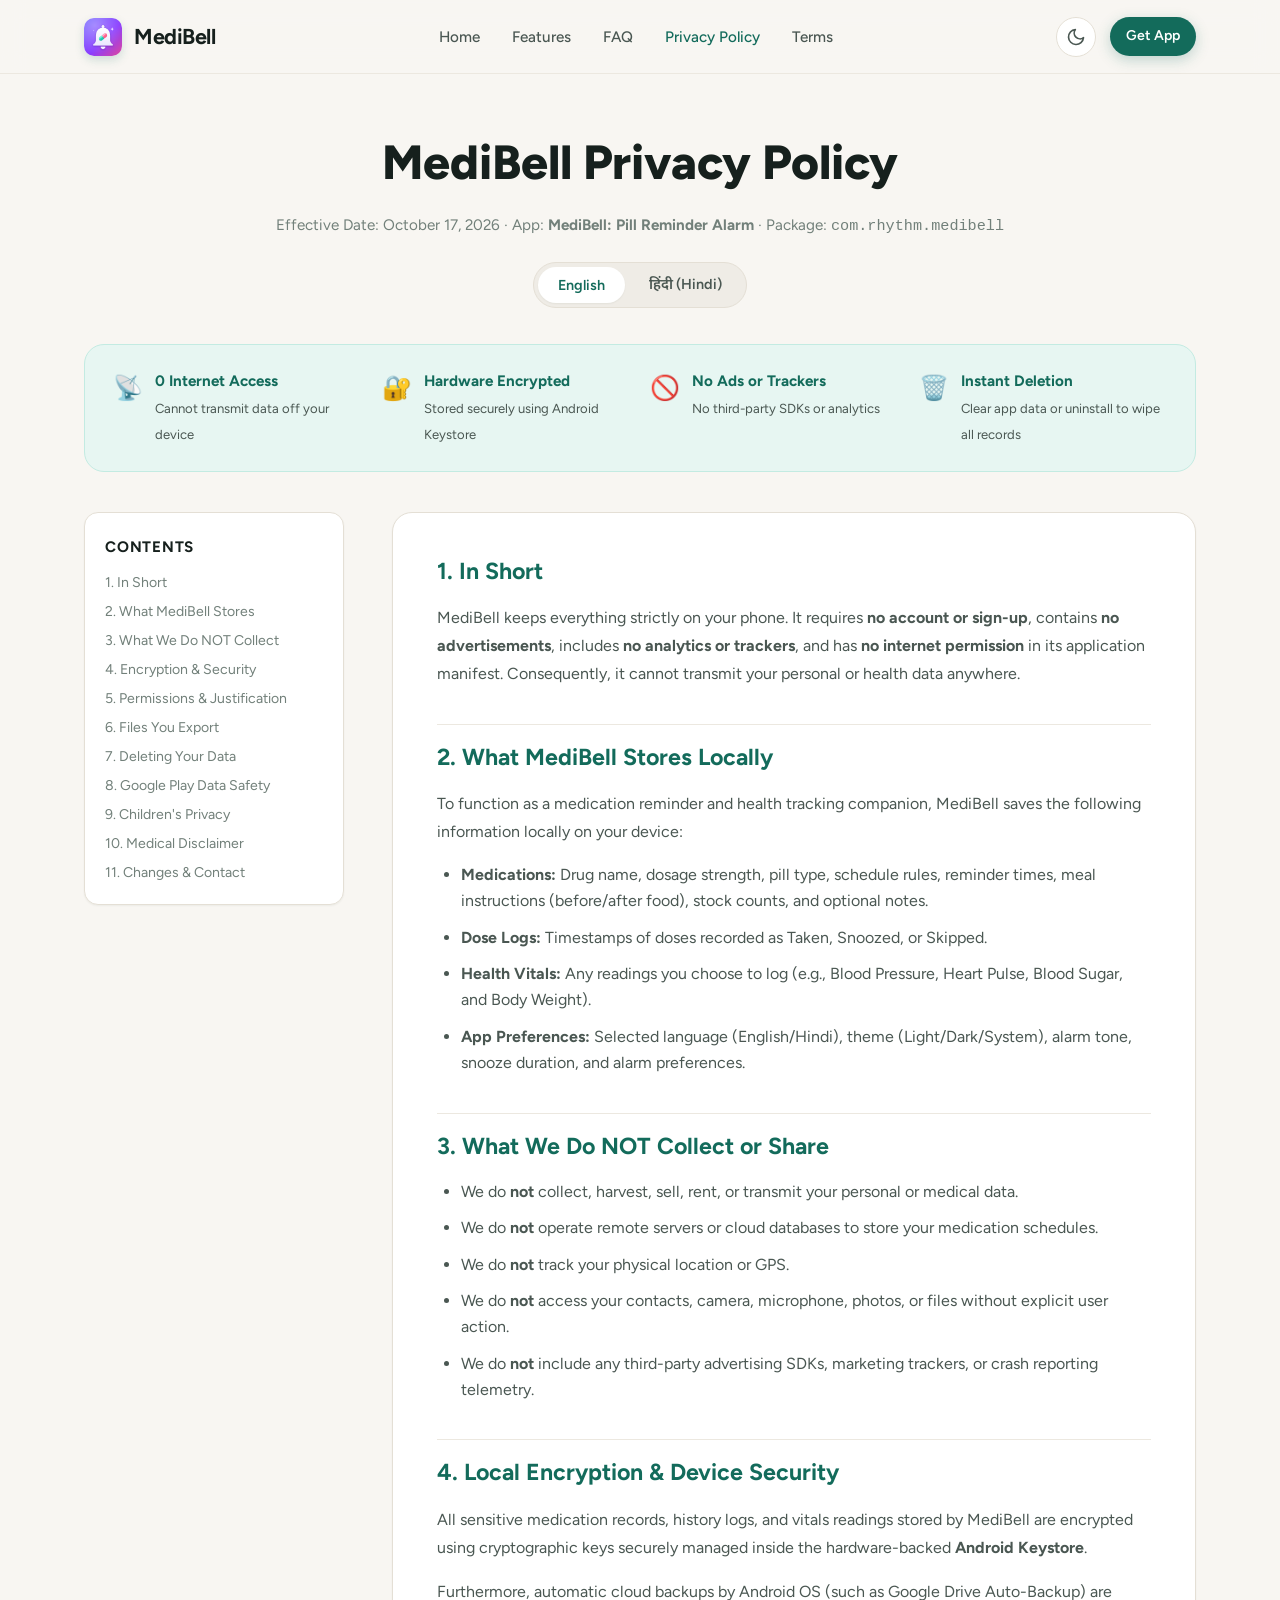
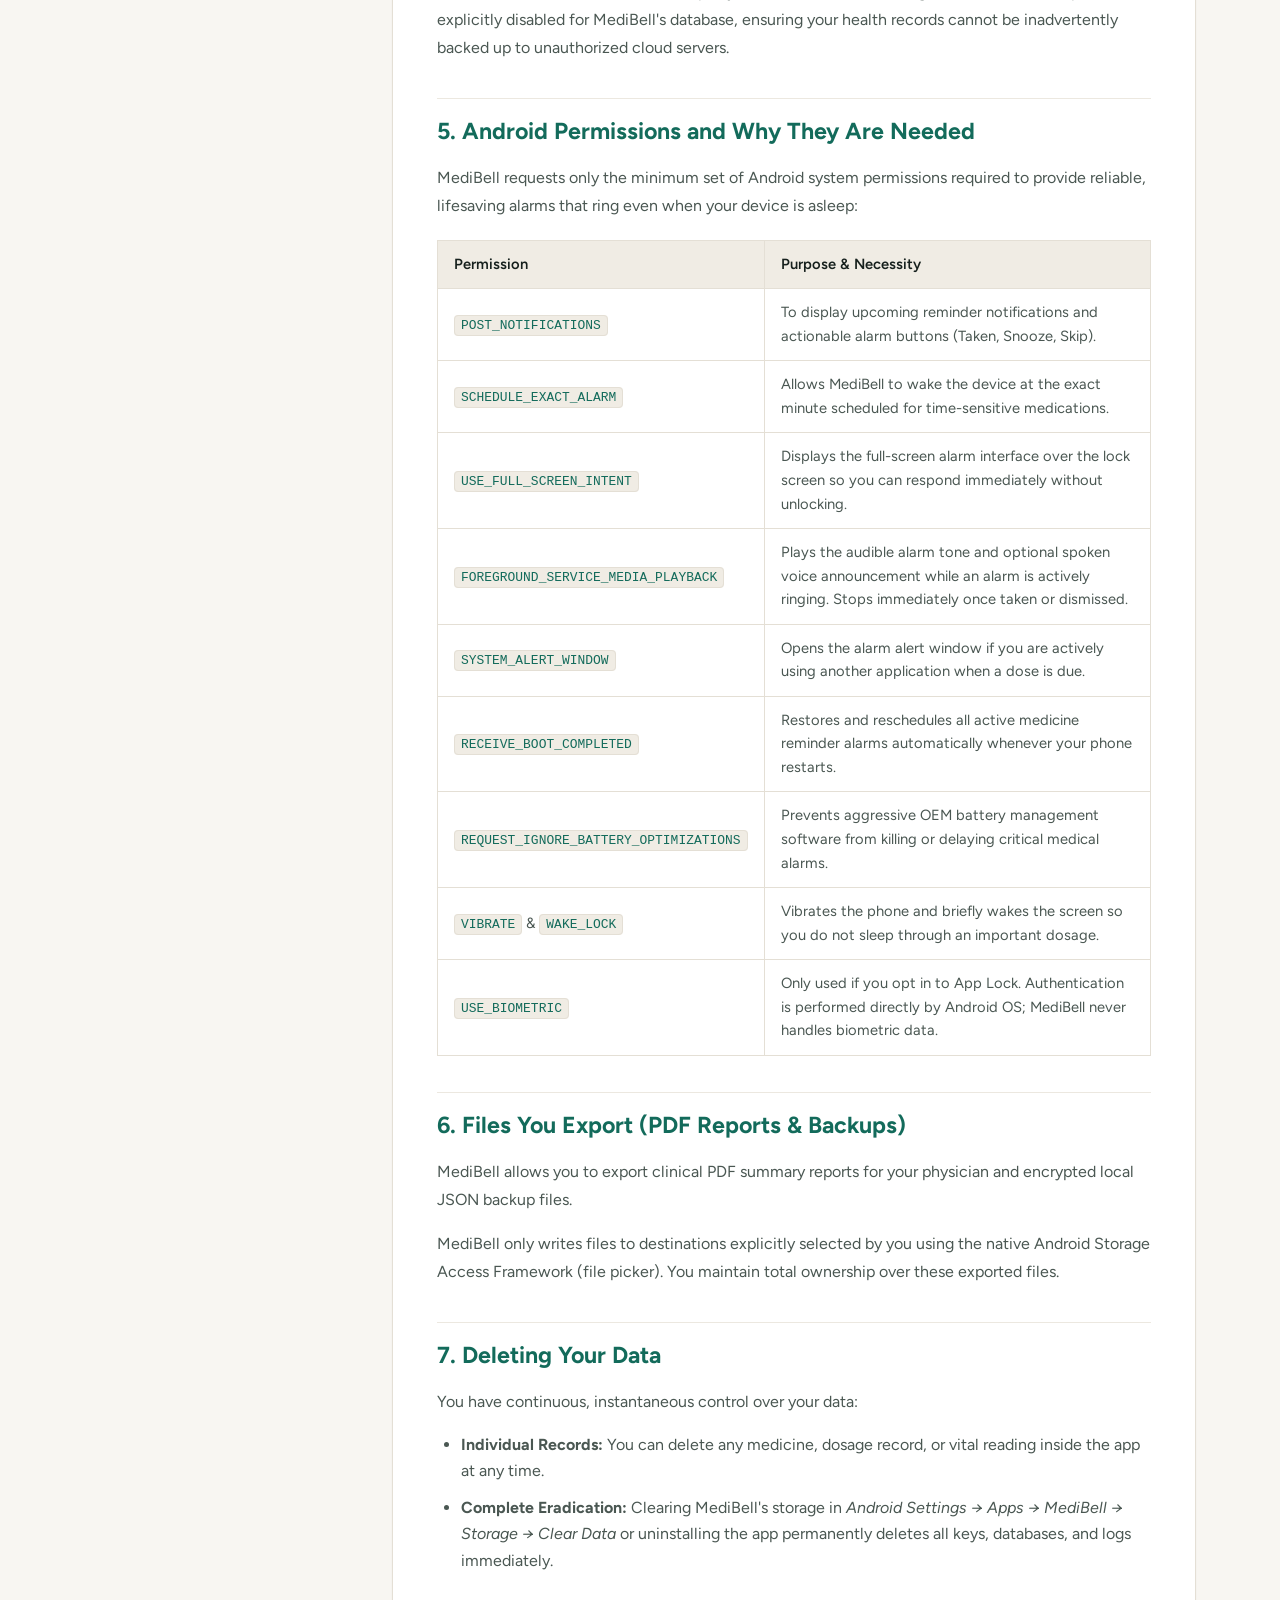
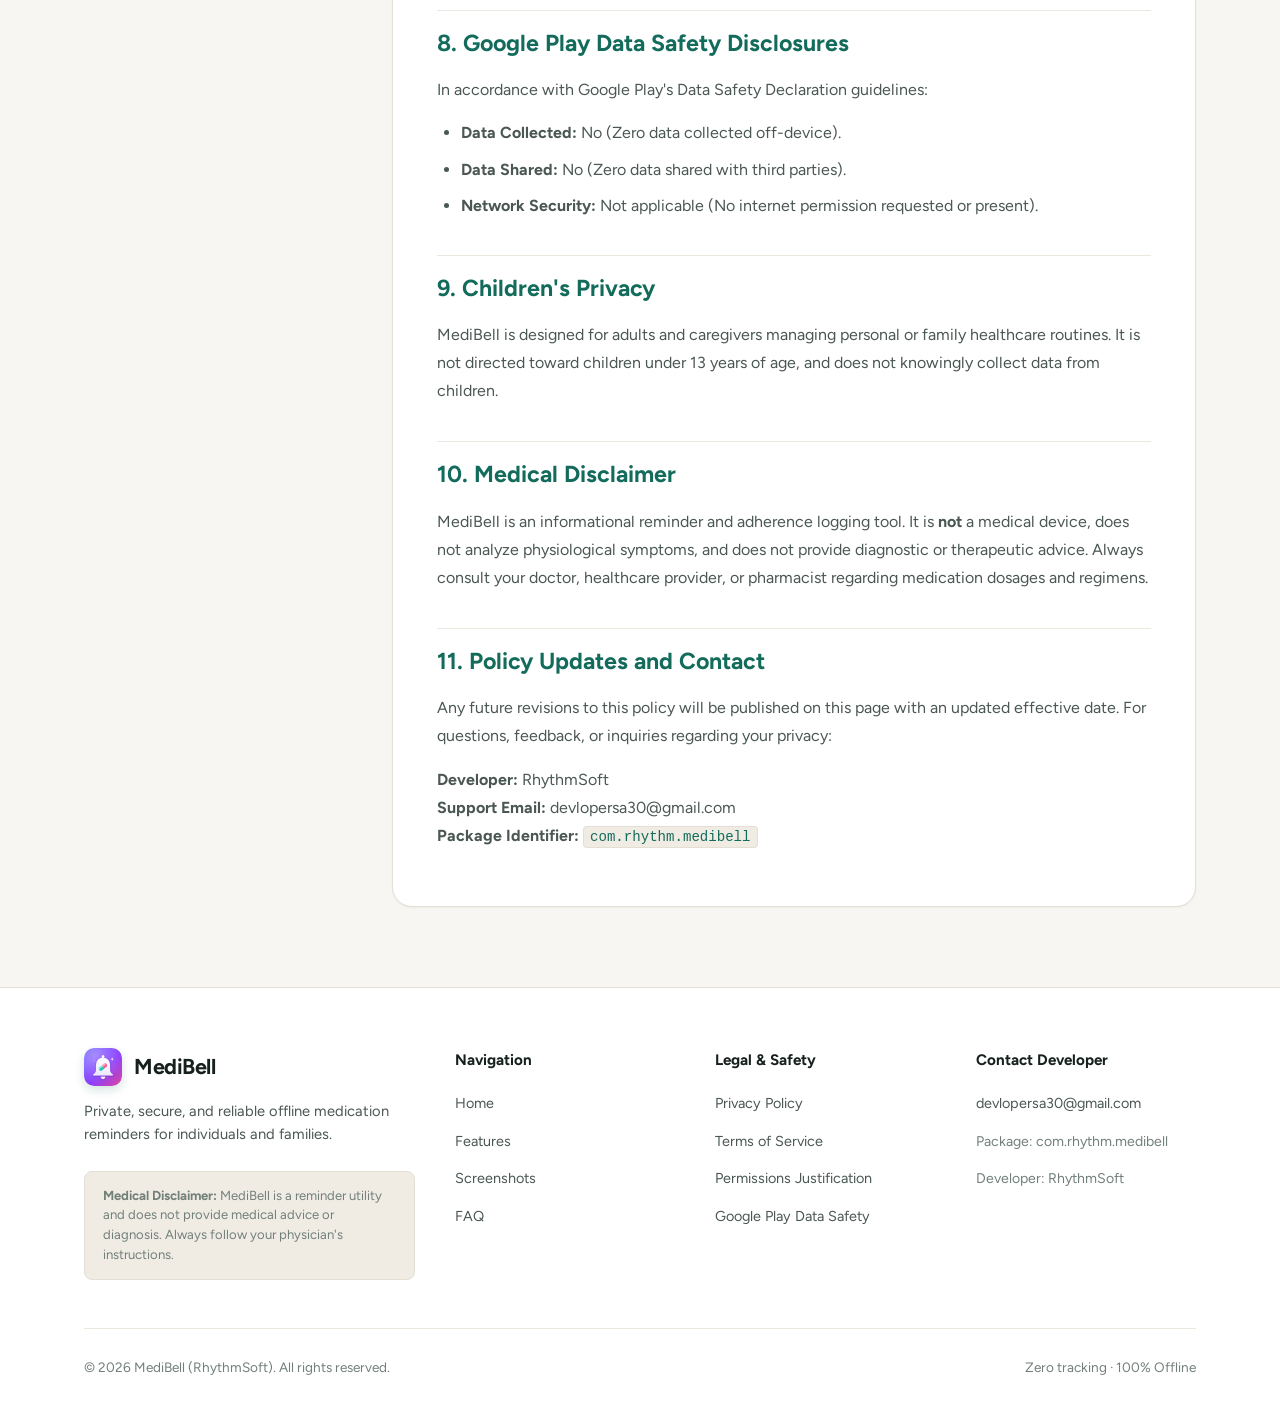
==== privacy-policy.html @ 4dbfd98d "Add MediBell landing page and privacy policy" ====
<!DOCTYPE html>
<html lang="en">
<head>
  <meta charset="UTF-8">
  <meta name="viewport" content="width=device-width, initial-scale=1.0">
  <title>MediBell — Privacy Policy</title>
  <meta name="description" content="Official Privacy Policy for MediBell: Pill Reminder Alarm. 100% offline, zero data collected or shared, Android Keystore encrypted.">
  <meta name="robots" content="index, follow">
  
  <!-- Favicon -->
  <link rel="icon" type="image/svg+xml" href="assets/medibell_mark.svg">
  <link rel="alternate icon" type="image/png" href="assets/icon-512.png">

  <!-- Google Fonts: Figtree -->
  <link rel="preconnect" href="https://fonts.googleapis.com">
  <link rel="preconnect" href="https://fonts.gstatic.com" crossorigin>
  <link href="https://fonts.googleapis.com/css2?family=Figtree:ital,wght@0,300..900;1,300..900&family=Noto+Sans+Devanagari:wght@400;500;600;700&display=swap" rel="stylesheet">
  
  <!-- Stylesheet -->
  <link rel="stylesheet" href="style.css">
</head>
<body>

  <!-- Header -->
  <header class="header">
    <div class="container">
      <div class="nav-wrapper">
        <a href="index.html" class="brand">
          <img src="assets/icon-512.png" alt="MediBell Icon" class="brand-icon">
          <span>MediBell</span>
        </a>

        <ul class="nav-links" id="nav-links">
          <li><a href="index.html" class="nav-link">Home</a></li>
          <li><a href="index.html#features" class="nav-link">Features</a></li>
          <li><a href="index.html#faq" class="nav-link">FAQ</a></li>
          <li><a href="privacy.html" class="nav-link active">Privacy Policy</a></li>
          <li><a href="terms.html" class="nav-link">Terms</a></li>
        </ul>

        <div class="nav-actions">
          <button id="theme-toggle" class="theme-toggle" aria-label="Toggle theme">
            <svg width="20" height="20" viewBox="0 0 24 24" fill="none" stroke="currentColor" stroke-width="2" stroke-linecap="round" stroke-linejoin="round">
              <path d="M21 12.79A9 9 0 1 1 11.21 3 7 7 0 0 0 21 12.79z"></path>
            </svg>
          </button>
          <a href="index.html#download" class="btn btn-primary btn-sm">Get App</a>
          <button id="mobile-menu-btn" class="mobile-menu-btn" aria-label="Open menu">
            <svg width="24" height="24" viewBox="0 0 24 24" fill="none" stroke="currentColor" stroke-width="2">
              <line x1="3" y1="12" x2="21" y2="12"></line>
              <line x1="3" y1="6" x2="21" y2="6"></line>
              <line x1="3" y1="18" x2="21" y2="18"></line>
            </svg>
          </button>
        </div>
      </div>
    </div>
  </header>

  <!-- Privacy Policy Content -->
  <main class="policy-page">
    <div class="container">
      
      <!-- Policy Header & Language Switcher -->
      <div class="policy-header">
        <h1>MediBell Privacy Policy</h1>
        <p class="policy-meta">
          Effective Date: October 17, 2026 · App: <strong>MediBell: Pill Reminder Alarm</strong> · Package: <code>com.rhythm.medibell</code>
        </p>

        <div class="policy-lang-switch">
          <button id="lang-en-btn" class="lang-btn active">English</button>
          <button id="lang-hi-btn" class="lang-btn">हिंदी (Hindi)</button>
        </div>
      </div>

      <!-- Quick Summary Card -->
      <div class="policy-summary-card">
        <div class="summary-pill">
          <div class="summary-pill-icon">📡</div>
          <div>
            <strong>0 Internet Access</strong>
            <span>Cannot transmit data off your device</span>
          </div>
        </div>

        <div class="summary-pill">
          <div class="summary-pill-icon">🔐</div>
          <div>
            <strong>Hardware Encrypted</strong>
            <span>Stored securely using Android Keystore</span>
          </div>
        </div>

        <div class="summary-pill">
          <div class="summary-pill-icon">🚫</div>
          <div>
            <strong>No Ads or Trackers</strong>
            <span>No third-party SDKs or analytics</span>
          </div>
        </div>

        <div class="summary-pill">
          <div class="summary-pill-icon">🗑️</div>
          <div>
            <strong>Instant Deletion</strong>
            <span>Clear app data or uninstall to wipe all records</span>
          </div>
        </div>
      </div>

      <!-- ENGLISH POLICY CONTENT -->
      <div id="policy-content-en">
        <div class="policy-layout">
          <!-- Sidebar Table of Contents -->
          <aside class="policy-toc">
            <h4>Contents</h4>
            <ul>
              <li><a href="#en-short">1. In Short</a></li>
              <li><a href="#en-stored">2. What MediBell Stores</a></li>
              <li><a href="#en-not-collected">3. What We Do NOT Collect</a></li>
              <li><a href="#en-security">4. Encryption & Security</a></li>
              <li><a href="#en-permissions">5. Permissions & Justification</a></li>
              <li><a href="#en-exports">6. Files You Export</a></li>
              <li><a href="#en-deletion">7. Deleting Your Data</a></li>
              <li><a href="#en-data-safety">8. Google Play Data Safety</a></li>
              <li><a href="#en-children">9. Children's Privacy</a></li>
              <li><a href="#en-disclaimer">10. Medical Disclaimer</a></li>
              <li><a href="#en-contact">11. Changes & Contact</a></li>
            </ul>
          </aside>

          <!-- Main Policy Body -->
          <article class="policy-body">
            <h2 id="en-short">1. In Short</h2>
            <p>
              MediBell keeps everything strictly on your phone. It requires <strong>no account or sign-up</strong>, 
              contains <strong>no advertisements</strong>, includes <strong>no analytics or trackers</strong>, 
              and has <strong>no internet permission</strong> in its application manifest. Consequently, 
              it cannot transmit your personal or health data anywhere.
            </p>

            <h2 id="en-stored">2. What MediBell Stores Locally</h2>
            <p>To function as a medication reminder and health tracking companion, MediBell saves the following information locally on your device:</p>
            <ul>
              <li><strong>Medications:</strong> Drug name, dosage strength, pill type, schedule rules, reminder times, meal instructions (before/after food), stock counts, and optional notes.</li>
              <li><strong>Dose Logs:</strong> Timestamps of doses recorded as Taken, Snoozed, or Skipped.</li>
              <li><strong>Health Vitals:</strong> Any readings you choose to log (e.g., Blood Pressure, Heart Pulse, Blood Sugar, and Body Weight).</li>
              <li><strong>App Preferences:</strong> Selected language (English/Hindi), theme (Light/Dark/System), alarm tone, snooze duration, and alarm preferences.</li>
            </ul>

            <h2 id="en-not-collected">3. What We Do NOT Collect or Share</h2>
            <ul>
              <li>We do <strong>not</strong> collect, harvest, sell, rent, or transmit your personal or medical data.</li>
              <li>We do <strong>not</strong> operate remote servers or cloud databases to store your medication schedules.</li>
              <li>We do <strong>not</strong> track your physical location or GPS.</li>
              <li>We do <strong>not</strong> access your contacts, camera, microphone, photos, or files without explicit user action.</li>
              <li>We do <strong>not</strong> include any third-party advertising SDKs, marketing trackers, or crash reporting telemetry.</li>
            </ul>

            <h2 id="en-security">4. Local Encryption & Device Security</h2>
            <p>
              All sensitive medication records, history logs, and vitals readings stored by MediBell are encrypted 
              using cryptographic keys securely managed inside the hardware-backed <strong>Android Keystore</strong>.
            </p>
            <p>
              Furthermore, automatic cloud backups by Android OS (such as Google Drive Auto-Backup) are explicitly disabled 
              for MediBell's database, ensuring your health records cannot be inadvertently backed up to unauthorized cloud servers.
            </p>

            <h2 id="en-permissions">5. Android Permissions and Why They Are Needed</h2>
            <p>
              MediBell requests only the minimum set of Android system permissions required to provide reliable, 
              lifesaving alarms that ring even when your device is asleep:
            </p>

            <table class="permission-table">
              <thead>
                <tr>
                  <th>Permission</th>
                  <th>Purpose & Necessity</th>
                </tr>
              </thead>
              <tbody>
                <tr>
                  <td><code>POST_NOTIFICATIONS</code></td>
                  <td>To display upcoming reminder notifications and actionable alarm buttons (Taken, Snooze, Skip).</td>
                </tr>
                <tr>
                  <td><code>SCHEDULE_EXACT_ALARM</code></td>
                  <td>Allows MediBell to wake the device at the exact minute scheduled for time-sensitive medications.</td>
                </tr>
                <tr>
                  <td><code>USE_FULL_SCREEN_INTENT</code></td>
                  <td>Displays the full-screen alarm interface over the lock screen so you can respond immediately without unlocking.</td>
                </tr>
                <tr>
                  <td><code>FOREGROUND_SERVICE_MEDIA_PLAYBACK</code></td>
                  <td>Plays the audible alarm tone and optional spoken voice announcement while an alarm is actively ringing. Stops immediately once taken or dismissed.</td>
                </tr>
                <tr>
                  <td><code>SYSTEM_ALERT_WINDOW</code></td>
                  <td>Opens the alarm alert window if you are actively using another application when a dose is due.</td>
                </tr>
                <tr>
                  <td><code>RECEIVE_BOOT_COMPLETED</code></td>
                  <td>Restores and reschedules all active medicine reminder alarms automatically whenever your phone restarts.</td>
                </tr>
                <tr>
                  <td><code>REQUEST_IGNORE_BATTERY_OPTIMIZATIONS</code></td>
                  <td>Prevents aggressive OEM battery management software from killing or delaying critical medical alarms.</td>
                </tr>
                <tr>
                  <td><code>VIBRATE</code> &amp; <code>WAKE_LOCK</code></td>
                  <td>Vibrates the phone and briefly wakes the screen so you do not sleep through an important dosage.</td>
                </tr>
                <tr>
                  <td><code>USE_BIOMETRIC</code></td>
                  <td>Only used if you opt in to App Lock. Authentication is performed directly by Android OS; MediBell never handles biometric data.</td>
                </tr>
              </tbody>
            </table>

            <h2 id="en-exports">6. Files You Export (PDF Reports & Backups)</h2>
            <p>
              MediBell allows you to export clinical PDF summary reports for your physician and encrypted local JSON backup files.
            </p>
            <p>
              MediBell only writes files to destinations explicitly selected by you using the native Android Storage Access Framework 
              (file picker). You maintain total ownership over these exported files.
            </p>

            <h2 id="en-deletion">7. Deleting Your Data</h2>
            <p>You have continuous, instantaneous control over your data:</p>
            <ul>
              <li><strong>Individual Records:</strong> You can delete any medicine, dosage record, or vital reading inside the app at any time.</li>
              <li><strong>Complete Eradication:</strong> Clearing MediBell's storage in <em>Android Settings &rarr; Apps &rarr; MediBell &rarr; Storage &rarr; Clear Data</em> or uninstalling the app permanently deletes all keys, databases, and logs immediately.</li>
            </ul>

            <h2 id="en-data-safety">8. Google Play Data Safety Disclosures</h2>
            <p>In accordance with Google Play's Data Safety Declaration guidelines:</p>
            <ul>
              <li><strong>Data Collected:</strong> No (Zero data collected off-device).</li>
              <li><strong>Data Shared:</strong> No (Zero data shared with third parties).</li>
              <li><strong>Network Security:</strong> Not applicable (No internet permission requested or present).</li>
            </ul>

            <h2 id="en-children">9. Children's Privacy</h2>
            <p>
              MediBell is designed for adults and caregivers managing personal or family healthcare routines. 
              It is not directed toward children under 13 years of age, and does not knowingly collect data from children.
            </p>

            <h2 id="en-disclaimer">10. Medical Disclaimer</h2>
            <p>
              MediBell is an informational reminder and adherence logging tool. It is <strong>not</strong> a medical device, 
              does not analyze physiological symptoms, and does not provide diagnostic or therapeutic advice. 
              Always consult your doctor, healthcare provider, or pharmacist regarding medication dosages and regimens.
            </p>

            <h2 id="en-contact">11. Policy Updates and Contact</h2>
            <p>
              Any future revisions to this policy will be published on this page with an updated effective date. 
              For questions, feedback, or inquiries regarding your privacy:
            </p>
            <p>
              <strong>Developer:</strong> RhythmSoft<br>
              <strong>Support Email:</strong> <a href="mailto:devlopersa30@gmail.com">devlopersa30@gmail.com</a><br>
              <strong>Package Identifier:</strong> <code>com.rhythm.medibell</code>
            </p>
          </article>
        </div>
      </div>

      <!-- HINDI POLICY CONTENT (Initially Hidden) -->
      <div id="policy-content-hi" style="display: none;">
        <div class="policy-layout">
          <!-- Sidebar Table of Contents -->
          <aside class="policy-toc">
            <h4>विषय सूची</h4>
            <ul>
              <li><a href="#hi-short">1. संक्षेप में</a></li>
              <li><a href="#hi-stored">2. क्या सेव होता है</a></li>
              <li><a href="#hi-not-collected">3. क्या नहीं होता</a></li>
              <li><a href="#hi-security">4. एन्क्रिप्शन और सुरक्षा</a></li>
              <li><a href="#hi-permissions">5. अनुमतियाँ (Permissions)</a></li>
              <li><a href="#hi-exports">6. एक्सपोर्ट की गई फ़ाइलें</a></li>
              <li><a href="#hi-deletion">7. डेटा हटाना</a></li>
              <li><a href="#hi-disclaimer">8. चिकित्सा अस्वीकरण</a></li>
              <li><a href="#hi-contact">9. संपर्क और बदलाव</a></li>
            </ul>
          </aside>

          <!-- Main Policy Body (Hindi) -->
          <article class="policy-body" lang="hi">
            <h2 id="hi-short">1. संक्षेप में</h2>
            <p>
              मेडीबेल (MediBell) आपका सारा डेटा आपके फ़ोन में ही सुरक्षित रखता है। इसमें कोई अकाउंट या रजिस्ट्रेशन 
              की आवश्यकता नहीं है, कोई विज्ञापन नहीं है, कोई ट्रैकर या एनालिटिक्स नहीं है, और इसके पास 
              <strong>इंटरनेट की अनुमति (INTERNET Permission) ही नहीं है</strong> — इसलिए यह आपका कोई भी डेटा किसी सर्वर पर नहीं भेज सकता।
            </p>

            <h2 id="hi-stored">2. क्या सेव होता है</h2>
            <p>दवा रिमाइंडर और हेल्थ रिकॉर्ड के लिए यह जानकारी केवल आपके फ़ोन में सेव होती है:</p>
            <ul>
              <li><strong>दवाइयाँ:</strong> नाम, खुराक, दवा का प्रकार, रिमाइंडर का समय, खाने का निर्देश (खाने से पहले / बाद), बची हुई गोलियों की संख्या (स्टॉक) और नोट्स।</li>
              <li><strong>खुराक का इतिहास:</strong> कौन सी खुराक कब ली गई, स्नूज़ की गई या छोड़ी गई।</li>
              <li><strong>हेल्थ रीडिंग:</strong> ब्लड प्रेशर, नब्ज़ (Pulse), ब्लड शुगर और वज़न।</li>
              <li><strong>ऐप सेटिंग्स:</strong> भाषा (हिंदी / अंग्रेज़ी), थीम (डार्क / लाइट), अलार्म टोन और प्राथमिकताएँ।</li>
            </ul>

            <h2 id="hi-not-collected">3. क्या इकट्ठा या साझा नहीं किया जाता</h2>
            <ul>
              <li>हम आपका कोई भी व्यक्तिगत या स्वास्थ्य संबंधी डेटा इकट्ठा, बेचते या साझा नहीं करते।</li>
              <li>ऐप में इंटरनेट, थर्ड-पार्टी विज्ञापन या ट्रैकिंग कोड का इस्तेमाल नहीं होता।</li>
              <li>ऐप आपकी अनुमति के बिना आपके कॉन्टैक्ट्स, लोकेशन, कैमरा या फ़ोटो को एक्सेस नहीं करता।</li>
            </ul>

            <h2 id="hi-security">4. एन्क्रिप्शन और डेटा सुरक्षा</h2>
            <p>
              आपकी जोड़ी गई दवाइयाँ, खुराक का इतिहास और हेल्थ रीडिंग Android Keystore के हार्डवेयर एन्क्रिप्शन द्वारा 
              सुरक्षित रखी जाती हैं। Android का ऑटोमैटिक क्लाउड बैकअप मेडीबेल के लिए पूरी तरह से बंद रखा गया है, 
              ताकि डेटा बिना आपकी जानकारी के इंटरनेट पर न जाए।
            </p>

            <h2 id="hi-permissions">5. Android Permissions की आवश्यकता क्यों है</h2>
            <table class="permission-table">
              <thead>
                <tr>
                  <th>अनुमति (Permission)</th>
                  <th>कारण और उपयोग</th>
                </tr>
              </thead>
              <tbody>
                <tr>
                  <td><code>POST_NOTIFICATIONS</code></td>
                  <td>अलार्म और "दवा ले ली / स्नूज़ / छोड़ें" के बटन दिखाने के लिए।</td>
                </tr>
                <tr>
                  <td><code>SCHEDULE_EXACT_ALARM</code></td>
                  <td>ताकि आपकी दवा का अलार्म ठीक उसी मिनट पर बजे जो आपने तय किया है।</td>
                </tr>
                <tr>
                  <td><code>USE_FULL_SCREEN_INTENT</code></td>
                  <td>फ़ोन लॉक होने पर भी पूरी स्क्रीन पर अलार्म स्क्रीन दिखाने के लिए।</td>
                </tr>
                <tr>
                  <td><code>FOREGROUND_SERVICE_MEDIA_PLAYBACK</code></td>
                  <td>अलार्म बजने के दौरान रिंगटोन बजाने और दवा का नाम हिंदी या अंग्रेज़ी में बोलकर बताने के लिए।</td>
                </tr>
                <tr>
                  <td><code>SYSTEM_ALERT_WINDOW</code></td>
                  <td>यदि आप कोई दूसरा ऐप चला रहे हों, तब भी ऊपर रिमाइंडर दिखाने के लिए।</td>
                </tr>
                <tr>
                  <td><code>RECEIVE_BOOT_COMPLETED</code></td>
                  <td>फ़ोन रीस्टार्ट होने के बाद आपके अलार्म फिर से सेट करने के लिए।</td>
                </tr>
                <tr>
                  <td><code>REQUEST_IGNORE_BATTERY_OPTIMIZATIONS</code></td>
                  <td>ताकि फ़ोन की बैटरी सेवर सेटिंग आपके दवा अलार्म को रोके या लेट न करे।</td>
                </tr>
                <tr>
                  <td><code>USE_BIOMETRIC</code></td>
                  <td>केवल तब यदि आप ऐप लॉक चालू करते हैं (फिंगरप्रिंट डेटा केवल Android देखता है, मेडीबेल नहीं)।</td>
                </tr>
              </tbody>
            </table>

            <h2 id="hi-exports">6. एक्सपोर्ट की गई फ़ाइलें (PDF रिपोर्ट और बैकअप)</h2>
            <p>
              आप डॉक्टर को दिखाने के लिए PDF रिपोर्ट या बैकअप फ़ाइल डाउनलोड कर सकते हैं। यह फ़ाइल केवल उसी जगह सेव 
              होती है जहाँ आप चुनते हैं। बैकअप फ़ाइल एन्क्रिप्टेड नहीं होती, इसलिए इसे सुरक्षित स्थान पर रखें।
            </p>

            <h2 id="hi-deletion">7. डेटा हटाना (Data Deletion)</h2>
            <p>
              आप ऐप के अंदर से किसी भी दवा या रीडिंग को कभी भी हटा सकते हैं। यदि आप सब कुछ हटाना चाहते हैं, 
              तो फ़ोन सेटिंग्स में जाकर ऐप का डेटा साफ़ (Clear Data) करें या ऐप को अनइंस्टॉल कर दें — सारा डेटा 
              तुरंत और हमेशा के लिए मिट जाएगा।
            </p>

            <h2 id="hi-disclaimer">8. चिकित्सा अस्वीकरण (Medical Disclaimer)</h2>
            <p>
              मेडीबेल केवल दवा याद दिलाने का एक साधन है। यह कोई मेडिकल डिवाइस नहीं है और किसी डॉक्टर, 
              विशेषज्ञ या फ़ार्मासिस्ट की सलाह की जगह नहीं लेता।
            </p>

            <h2 id="hi-contact">9. संपर्क और नीति में बदलाव</h2>
            <p>
              यदि भविष्य में इस प्राइवेसी पॉलिसी में कोई बदलाव होता है, तो नई तारीख के साथ नया वर्ज़न इसी पेज पर पोस्ट किया जाएगा।
            </p>
            <p>
              <strong>सपोर्ट ईमेल:</strong> <a href="mailto:devlopersa30@gmail.com">devlopersa30@gmail.com</a><br>
              <strong>डेवलपर:</strong> RhythmSoft<br>
              <strong>पैकेज:</strong> <code>com.rhythm.medibell</code>
            </p>
          </article>
        </div>
      </div>

    </div>
  </main>

  <!-- Footer -->
  <footer class="footer">
    <div class="container">
      <div class="footer-grid">
        <div class="footer-brand">
          <div class="brand">
            <img src="assets/icon-512.png" alt="MediBell Icon" class="brand-icon">
            <span>MediBell</span>
          </div>
          <p>
            Private, secure, and reliable offline medication reminders for individuals and families.
          </p>
          <div class="disclaimer-box">
            <strong>Medical Disclaimer:</strong> MediBell is a reminder utility and does not provide medical advice or diagnosis. Always follow your physician's instructions.
          </div>
        </div>

        <div class="footer-col">
          <h4>Navigation</h4>
          <ul class="footer-links">
            <li><a href="index.html">Home</a></li>
            <li><a href="index.html#features">Features</a></li>
            <li><a href="index.html#showcase">Screenshots</a></li>
            <li><a href="index.html#faq">FAQ</a></li>
          </ul>
        </div>

        <div class="footer-col">
          <h4>Legal & Safety</h4>
          <ul class="footer-links">
            <li><a href="privacy.html">Privacy Policy</a></li>
            <li><a href="terms.html">Terms of Service</a></li>
            <li><a href="#en-permissions">Permissions Justification</a></li>
            <li><a href="#en-data-safety">Google Play Data Safety</a></li>
          </ul>
        </div>

        <div class="footer-col">
          <h4>Contact Developer</h4>
          <ul class="footer-links">
            <li><a href="mailto:devlopersa30@gmail.com">devlopersa30@gmail.com</a></li>
            <li><span style="font-size:0.88rem; color:var(--ink-muted);">Package: com.rhythm.medibell</span></li>
            <li><span style="font-size:0.88rem; color:var(--ink-muted);">Developer: RhythmSoft</span></li>
          </ul>
        </div>
      </div>

      <div class="footer-bottom">
        <div>&copy; 2026 MediBell (RhythmSoft). All rights reserved.</div>
        <div>Zero tracking · 100% Offline</div>
      </div>
    </div>
  </footer>

  <!-- Scripts -->
  <script src="app.js"></script>
</body>
</html>
---- style.css ----
/* MediBell Modern Design System & Stylesheet */
:root {
  --font-sans: 'Figtree', -apple-system, BlinkMacSystemFont, 'Segoe UI', Roboto, 'Noto Sans Devanagari', sans-serif;
  --font-mono: ui-monospace, SFMono-Regular, Menlo, Monaco, Consolas, monospace;

  /* Color Palette - Light Theme (matches Flutter app design) */
  --bg: #F8F6F2;
  --bg-subtle: #F0ECE4;
  --surface: #FFFFFF;
  --surface-raised: #FFFFFF;
  --surface-muted: #EFECE6;
  --border: #E4DFD5;
  --border-light: #ECE8E0;
  
  --ink: #16201D;
  --ink-secondary: #4A5752;
  --ink-muted: #72807A;
  --ink-faint: #98A5A0;

  --primary: #136B5B;
  --primary-hover: #0F574A;
  --primary-light: #E7F6F2;
  --primary-tint: #C3EBE2;

  --mint: #10B981;
  --mint-soft: #DCFCE7;
  
  --orange: #E2621B;
  --orange-hover: #C55013;
  --orange-soft: #FDF0E7;
  --orange-border: #F5CDB1;

  --deep: #0D3730;
  --danger: #DC2626;

  --shadow-sm: 0 1px 2px rgba(18, 32, 29, 0.05);
  --shadow-md: 0 4px 14px rgba(18, 32, 29, 0.07);
  --shadow-lg: 0 12px 30px rgba(18, 32, 29, 0.09);
  --shadow-xl: 0 20px 45px rgba(18, 32, 29, 0.12);

  --radius-sm: 8px;
  --radius-md: 14px;
  --radius-lg: 20px;
  --radius-full: 9999px;

  --max-w: 1160px;
  --header-h: 74px;
  --transition: all 0.25s cubic-bezier(0.16, 1, 0.3, 1);
}

[data-theme="dark"] {
  --bg: #0D1311;
  --bg-subtle: #131B18;
  --surface: #17221E;
  --surface-raised: #1C2B26;
  --surface-muted: #21302A;
  --border: #273832;
  --border-light: #1F2E28;

  --ink: #F0F4F2;
  --ink-secondary: #B6C3BE;
  --ink-muted: #82928C;
  --ink-faint: #56645F;

  --primary: #34B89D;
  --primary-hover: #48CDB3;
  --primary-light: #17362F;
  --primary-tint: #1C443C;

  --mint: #34D399;
  --mint-soft: #14352B;

  --orange: #F57C36;
  --orange-hover: #FF8F4F;
  --orange-soft: #382417;
  --orange-border: #5C3A22;

  --deep: #081B17;
  --danger: #F87171;

  --shadow-sm: 0 1px 2px rgba(0, 0, 0, 0.25);
  --shadow-md: 0 4px 14px rgba(0, 0, 0, 0.35);
  --shadow-lg: 0 12px 30px rgba(0, 0, 0, 0.45);
  --shadow-xl: 0 20px 45px rgba(0, 0, 0, 0.55);
}

/* Base Styles */
*, *::before, *::after {
  box-sizing: border-box;
  margin: 0;
  padding: 0;
}

html {
  font-family: var(--font-sans);
  font-size: 16px;
  line-height: 1.6;
  color: var(--ink);
  background-color: var(--bg);
  scroll-behavior: smooth;
  -webkit-font-smoothing: antialiased;
  -moz-osx-font-smoothing: grayscale;
}

body {
  min-height: 100vh;
  display: flex;
  flex-direction: column;
  overflow-x: hidden;
}

img, svg {
  display: block;
  max-width: 100%;
}

a {
  color: inherit;
  text-decoration: none;
  transition: var(--transition);
}

button {
  font-family: inherit;
  cursor: pointer;
  border: none;
  background: none;
}

.container {
  width: 100%;
  max-width: var(--max-w);
  margin-left: auto;
  margin-right: auto;
  padding-left: 24px;
  padding-right: 24px;
}

/* Header & Navigation */
.header {
  position: sticky;
  top: 0;
  z-index: 100;
  background-color: rgba(248, 246, 242, 0.85);
  backdrop-filter: blur(12px);
  -webkit-backdrop-filter: blur(12px);
  border-bottom: 1px solid var(--border-light);
  height: var(--header-h);
  display: flex;
  align-items: center;
  transition: var(--transition);
}

[data-theme="dark"] .header {
  background-color: rgba(13, 19, 17, 0.85);
}

.nav-wrapper {
  display: flex;
  align-items: center;
  justify-content: space-between;
  width: 100%;
}

.brand {
  display: flex;
  align-items: center;
  gap: 12px;
  font-weight: 700;
  font-size: 1.35rem;
  letter-spacing: -0.02em;
  color: var(--ink);
}

.brand-icon {
  width: 38px;
  height: 38px;
  border-radius: 10px;
  overflow: hidden;
  box-shadow: 0 4px 10px rgba(19, 107, 91, 0.18);
}

.nav-links {
  display: flex;
  align-items: center;
  gap: 32px;
  list-style: none;
}

.nav-link {
  font-weight: 500;
  font-size: 0.95rem;
  color: var(--ink-secondary);
}

.nav-link:hover, .nav-link.active {
  color: var(--primary);
}

.nav-actions {
  display: flex;
  align-items: center;
  gap: 14px;
}

.theme-toggle {
  display: flex;
  align-items: center;
  justify-content: center;
  width: 40px;
  height: 40px;
  border-radius: var(--radius-full);
  background-color: var(--surface);
  border: 1px solid var(--border);
  color: var(--ink-secondary);
  transition: var(--transition);
}

.theme-toggle:hover {
  color: var(--ink);
  border-color: var(--ink-muted);
}

.btn {
  display: inline-flex;
  align-items: center;
  justify-content: center;
  gap: 8px;
  padding: 10px 20px;
  border-radius: var(--radius-full);
  font-weight: 600;
  font-size: 0.95rem;
  transition: var(--transition);
  text-align: center;
}

.btn-primary {
  background-color: var(--primary);
  color: #FFFFFF !important;
  box-shadow: 0 4px 14px rgba(19, 107, 91, 0.25);
}

.btn-primary:hover {
  background-color: var(--primary-hover);
  transform: translateY(-1px);
  box-shadow: 0 6px 18px rgba(19, 107, 91, 0.35);
}

.btn-secondary {
  background-color: var(--surface);
  color: var(--ink);
  border: 1px solid var(--border);
  box-shadow: var(--shadow-sm);
}

.btn-secondary:hover {
  background-color: var(--bg-subtle);
  border-color: var(--ink-muted);
  transform: translateY(-1px);
}

.btn-orange {
  background-color: var(--orange);
  color: #FFFFFF !important;
  box-shadow: 0 4px 14px rgba(226, 98, 27, 0.25);
}

.btn-orange:hover {
  background-color: var(--orange-hover);
  transform: translateY(-1px);
}

.btn-sm {
  padding: 8px 16px;
  font-size: 0.88rem;
}

.btn-lg {
  padding: 14px 28px;
  font-size: 1.05rem;
}

.mobile-menu-btn {
  display: none;
  width: 40px;
  height: 40px;
  align-items: center;
  justify-content: center;
  color: var(--ink);
}

/* Hero Section */
.hero {
  padding: 60px 0 80px;
  position: relative;
  overflow: hidden;
}

.hero-glow {
  position: absolute;
  top: -120px;
  left: 50%;
  transform: translateX(-50%);
  width: 800px;
  height: 500px;
  background: radial-gradient(circle, rgba(19, 107, 91, 0.12) 0%, rgba(127, 224, 196, 0.05) 50%, transparent 70%);
  pointer-events: none;
  z-index: 0;
}

.hero-grid {
  display: grid;
  grid-template-columns: 1.15fr 0.85fr;
  align-items: center;
  gap: 48px;
  position: relative;
  z-index: 1;
}

.badge {
  display: inline-flex;
  align-items: center;
  gap: 8px;
  padding: 6px 14px;
  border-radius: var(--radius-full);
  font-size: 0.85rem;
  font-weight: 600;
  margin-bottom: 20px;
}

.badge-mint {
  background-color: var(--primary-light);
  color: var(--primary);
  border: 1px solid var(--primary-tint);
}

.badge-orange {
  background-color: var(--orange-soft);
  color: var(--orange);
  border: 1px solid var(--orange-border);
}

.hero-title {
  font-size: clamp(2.4rem, 4.2vw, 3.6rem);
  font-weight: 800;
  line-height: 1.15;
  letter-spacing: -0.03em;
  color: var(--ink);
  margin-bottom: 20px;
}

.hero-title span {
  color: var(--primary);
  position: relative;
}

.hero-desc {
  font-size: 1.15rem;
  line-height: 1.65;
  color: var(--ink-secondary);
  margin-bottom: 32px;
  max-width: 560px;
}

.hero-ctas {
  display: flex;
  flex-wrap: wrap;
  gap: 14px;
  margin-bottom: 36px;
}

.hero-trust {
  display: flex;
  flex-wrap: wrap;
  align-items: center;
  gap: 20px;
  padding-top: 24px;
  border-top: 1px solid var(--border-light);
}

.trust-item {
  display: flex;
  align-items: center;
  gap: 8px;
  font-size: 0.88rem;
  font-weight: 500;
  color: var(--ink-muted);
}

.trust-item svg {
  color: var(--mint);
  width: 18px;
  height: 18px;
  flex-shrink: 0;
}

/* Phone Showcase Mockup */
.mockup-wrapper {
  position: relative;
  display: flex;
  justify-content: center;
}

.phone-device {
  width: 300px;
  max-width: 100%;
  border-radius: 44px;
  background: #111816;
  padding: 12px;
  box-shadow: var(--shadow-xl), 0 0 0 1px rgba(255, 255, 255, 0.15) inset;
  position: relative;
  z-index: 2;
}

.phone-screen {
  border-radius: 34px;
  overflow: hidden;
  background: #000;
  aspect-ratio: 9 / 19.5;
  position: relative;
}

.phone-screen img {
  width: 100%;
  height: 100%;
  object-fit: cover;
  display: block;
}

.phone-notch {
  position: absolute;
  top: 10px;
  left: 50%;
  transform: translateX(-50%);
  width: 90px;
  height: 20px;
  background: #111816;
  border-radius: 12px;
  z-index: 10;
}

/* Floating Badges on Mockup */
.float-card {
  position: absolute;
  background: var(--surface);
  border: 1px solid var(--border);
  padding: 12px 18px;
  border-radius: var(--radius-md);
  box-shadow: var(--shadow-lg);
  display: flex;
  align-items: center;
  gap: 12px;
  z-index: 3;
  animation: float 4s ease-in-out infinite;
}

.float-card.top-right {
  top: 30px;
  right: -25px;
  animation-delay: 0s;
}

.float-card.bottom-left {
  bottom: 40px;
  left: -35px;
  animation-delay: 2s;
}

.float-icon {
  width: 36px;
  height: 36px;
  border-radius: 10px;
  background: var(--primary-light);
  color: var(--primary);
  display: flex;
  align-items: center;
  justify-content: center;
  font-size: 1.1rem;
}

.float-card.bottom-left .float-icon {
  background: var(--orange-soft);
  color: var(--orange);
}

.float-text strong {
  display: block;
  font-size: 0.85rem;
  color: var(--ink);
  line-height: 1.2;
}

.float-text span {
  font-size: 0.75rem;
  color: var(--ink-muted);
}

@keyframes float {
  0%, 100% { transform: translateY(0); }
  50% { transform: translateY(-8px); }
}

/* Highlights / Stats strip */
.stats-strip {
  background: var(--surface);
  border-top: 1px solid var(--border);
  border-bottom: 1px solid var(--border);
  padding: 32px 0;
  margin: 30px 0 60px;
}

.stats-grid {
  display: grid;
  grid-template-columns: repeat(4, 1fr);
  gap: 24px;
}

.stat-item {
  text-align: center;
  padding: 8px 16px;
  border-right: 1px solid var(--border-light);
}

.stat-item:last-child {
  border-right: none;
}

.stat-value {
  font-size: 2rem;
  font-weight: 800;
  color: var(--primary);
  line-height: 1.1;
  margin-bottom: 6px;
}

.stat-label {
  font-size: 0.9rem;
  color: var(--ink-secondary);
  font-weight: 500;
}

/* Section Header */
.section-header {
  text-align: center;
  max-width: 680px;
  margin: 0 auto 52px;
}

.section-tag {
  font-size: 0.85rem;
  font-weight: 700;
  text-transform: uppercase;
  letter-spacing: 0.08em;
  color: var(--primary);
  margin-bottom: 10px;
}

.section-title {
  font-size: clamp(1.8rem, 3.2vw, 2.5rem);
  font-weight: 800;
  letter-spacing: -0.025em;
  color: var(--ink);
  line-height: 1.25;
  margin-bottom: 16px;
}

.section-desc {
  font-size: 1.05rem;
  color: var(--ink-secondary);
  line-height: 1.6;
}

/* Features Grid */
.features-section {
  padding: 80px 0;
}

.features-grid {
  display: grid;
  grid-template-columns: repeat(3, 1fr);
  gap: 28px;
}

.feature-card {
  background: var(--surface);
  border: 1px solid var(--border);
  border-radius: var(--radius-lg);
  padding: 32px 28px;
  box-shadow: var(--shadow-sm);
  transition: var(--transition);
  display: flex;
  flex-direction: column;
}

.feature-card:hover {
  transform: translateY(-4px);
  box-shadow: var(--shadow-lg);
  border-color: var(--primary-tint);
}

.feature-icon-box {
  width: 52px;
  height: 52px;
  border-radius: 14px;
  background: var(--primary-light);
  color: var(--primary);
  display: flex;
  align-items: center;
  justify-content: center;
  margin-bottom: 22px;
  font-size: 1.4rem;
}

.feature-card.highlight .feature-icon-box {
  background: var(--orange-soft);
  color: var(--orange);
}

.feature-card h3 {
  font-size: 1.25rem;
  font-weight: 700;
  margin-bottom: 12px;
  color: var(--ink);
}

.feature-card p {
  font-size: 0.95rem;
  color: var(--ink-secondary);
  line-height: 1.6;
  margin-bottom: 16px;
  flex-grow: 1;
}

.feature-list {
  list-style: none;
  font-size: 0.88rem;
  color: var(--ink-muted);
  display: flex;
  flex-direction: column;
  gap: 8px;
}

.feature-list li {
  display: flex;
  align-items: center;
  gap: 8px;
}

.feature-list li::before {
  content: "•";
  color: var(--primary);
  font-weight: bold;
}

/* Screenshot Interactive Showcase */
.showcase-section {
  padding: 80px 0;
  background: var(--bg-subtle);
}

.showcase-tabs {
  display: flex;
  justify-content: center;
  gap: 10px;
  flex-wrap: wrap;
  margin-bottom: 40px;
}

.showcase-tab {
  padding: 10px 20px;
  border-radius: var(--radius-full);
  background: var(--surface);
  border: 1px solid var(--border);
  color: var(--ink-secondary);
  font-size: 0.92rem;
  font-weight: 600;
  cursor: pointer;
  transition: var(--transition);
}

.showcase-tab:hover {
  color: var(--ink);
}

.showcase-tab.active {
  background: var(--primary);
  color: #FFFFFF;
  border-color: var(--primary);
}

.showcase-carousel {
  display: flex;
  gap: 20px;
  overflow-x: auto;
  padding: 20px 10px 40px;
  scroll-snap-type: x mandatory;
  -webkit-overflow-scrolling: touch;
}

.showcase-carousel::-webkit-scrollbar {
  height: 8px;
}

.showcase-carousel::-webkit-scrollbar-track {
  background: var(--border-light);
  border-radius: 4px;
}

.showcase-carousel::-webkit-scrollbar-thumb {
  background: var(--ink-muted);
  border-radius: 4px;
}

.showcase-item {
  flex: 0 0 250px;
  scroll-snap-align: start;
  border-radius: 24px;
  overflow: hidden;
  background: var(--surface);
  border: 1px solid var(--border);
  box-shadow: var(--shadow-md);
  transition: var(--transition);
  text-align: center;
}

.showcase-item:hover {
  transform: translateY(-6px);
  box-shadow: var(--shadow-xl);
}

.showcase-item img {
  width: 100%;
  aspect-ratio: 9 / 16;
  object-fit: cover;
}

.showcase-info {
  padding: 14px 12px;
}

.showcase-info h4 {
  font-size: 0.95rem;
  font-weight: 700;
  color: var(--ink);
}

.showcase-info p {
  font-size: 0.8rem;
  color: var(--ink-muted);
}

/* Privacy Comparison Table */
.comparison-section {
  padding: 80px 0;
}

.comparison-card {
  background: var(--surface);
  border: 1px solid var(--border);
  border-radius: var(--radius-lg);
  overflow: hidden;
  box-shadow: var(--shadow-md);
}

.comparison-table {
  width: 100%;
  border-collapse: collapse;
  text-align: left;
}

.comparison-table th, .comparison-table td {
  padding: 18px 24px;
  border-bottom: 1px solid var(--border-light);
}

.comparison-table th {
  background: var(--bg-subtle);
  font-weight: 700;
  font-size: 0.95rem;
  color: var(--ink);
}

.comparison-table th:last-child {
  background: var(--primary-light);
  color: var(--primary);
  font-size: 1.05rem;
}

.comparison-table td {
  font-size: 0.92rem;
  color: var(--ink-secondary);
}

.comparison-table tr:last-child td {
  border-bottom: none;
}

.comparison-table td:last-child {
  background: rgba(19, 107, 91, 0.03);
  font-weight: 600;
  color: var(--primary);
}

.badge-check {
  display: inline-flex;
  align-items: center;
  gap: 6px;
  color: var(--mint);
  font-weight: 600;
}

.badge-cross {
  display: inline-flex;
  align-items: center;
  gap: 6px;
  color: var(--danger);
}

/* FAQ Section */
.faq-section {
  padding: 80px 0;
  background: var(--bg-subtle);
}

.faq-list {
  max-width: 760px;
  margin: 0 auto;
  display: flex;
  flex-direction: column;
  gap: 16px;
}

.faq-item {
  background: var(--surface);
  border: 1px solid var(--border);
  border-radius: var(--radius-md);
  overflow: hidden;
  box-shadow: var(--shadow-sm);
  transition: var(--transition);
}

.faq-question {
  width: 100%;
  padding: 20px 24px;
  text-align: left;
  display: flex;
  align-items: center;
  justify-content: space-between;
  gap: 16px;
  font-size: 1.05rem;
  font-weight: 600;
  color: var(--ink);
  cursor: pointer;
}

.faq-chevron {
  transition: transform 0.25s ease;
  color: var(--primary);
  flex-shrink: 0;
}

.faq-item.open .faq-chevron {
  transform: rotate(180deg);
}

.faq-answer {
  max-height: 0;
  overflow: hidden;
  transition: max-height 0.3s ease-out;
  padding: 0 24px;
  color: var(--ink-secondary);
  font-size: 0.95rem;
  line-height: 1.65;
}

.faq-item.open .faq-answer {
  max-height: 400px;
  padding-bottom: 22px;
}

/* Call to Action Banner */
.cta-banner {
  padding: 60px 0 90px;
}

.cta-box {
  background: linear-gradient(135deg, var(--deep) 0%, var(--primary) 100%);
  color: #FFFFFF;
  border-radius: var(--radius-lg);
  padding: 60px 48px;
  text-align: center;
  box-shadow: var(--shadow-xl);
  position: relative;
  overflow: hidden;
}

.cta-box h2 {
  font-size: clamp(2rem, 3.5vw, 2.7rem);
  font-weight: 800;
  margin-bottom: 16px;
  letter-spacing: -0.02em;
}

.cta-box p {
  font-size: 1.15rem;
  opacity: 0.9;
  max-width: 600px;
  margin: 0 auto 32px;
  line-height: 1.6;
}

.cta-actions {
  display: flex;
  justify-content: center;
  flex-wrap: wrap;
  gap: 16px;
}

/* Footer */
.footer {
  background: var(--surface);
  border-top: 1px solid var(--border);
  padding: 60px 0 32px;
  margin-top: auto;
}

.footer-grid {
  display: grid;
  grid-template-columns: 1.5fr 1fr 1fr 1fr;
  gap: 40px;
  margin-bottom: 48px;
}

.footer-brand p {
  font-size: 0.92rem;
  color: var(--ink-secondary);
  line-height: 1.6;
  margin-top: 14px;
  max-width: 320px;
}

.footer-col h4 {
  font-size: 0.95rem;
  font-weight: 700;
  color: var(--ink);
  margin-bottom: 18px;
}

.footer-links {
  list-style: none;
  display: flex;
  flex-direction: column;
  gap: 12px;
}

.footer-links a {
  font-size: 0.9rem;
  color: var(--ink-secondary);
}

.footer-links a:hover {
  color: var(--primary);
}

.footer-bottom {
  padding-top: 28px;
  border-top: 1px solid var(--border-light);
  display: flex;
  flex-wrap: wrap;
  align-items: center;
  justify-content: space-between;
  gap: 16px;
  font-size: 0.85rem;
  color: var(--ink-muted);
}

.disclaimer-box {
  background: var(--bg-subtle);
  border: 1px solid var(--border);
  border-radius: var(--radius-sm);
  padding: 14px 18px;
  margin-top: 24px;
  font-size: 0.82rem;
  color: var(--ink-muted);
  line-height: 1.5;
}

/* ---------------------------------------------------- */
/* Dedicated Privacy Policy Page Specific Styles       */
/* ---------------------------------------------------- */
.policy-page {
  padding: 50px 0 80px;
}

.policy-header {
  margin-bottom: 36px;
  text-align: center;
}

.policy-header h1 {
  font-size: clamp(2.2rem, 3.8vw, 3rem);
  font-weight: 800;
  color: var(--ink);
  margin-bottom: 12px;
}

.policy-meta {
  font-size: 0.95rem;
  color: var(--ink-muted);
  margin-bottom: 24px;
}

.policy-lang-switch {
  display: inline-flex;
  background: var(--surface-muted);
  padding: 4px;
  border-radius: var(--radius-full);
  border: 1px solid var(--border);
  gap: 4px;
}

.lang-btn {
  padding: 8px 20px;
  font-size: 0.9rem;
  font-weight: 600;
  border-radius: var(--radius-full);
  color: var(--ink-secondary);
  transition: var(--transition);
}

.lang-btn.active {
  background: var(--surface);
  color: var(--primary);
  box-shadow: var(--shadow-sm);
}

/* Quick Summary Banner */
.policy-summary-card {
  background: var(--primary-light);
  border: 1px solid var(--primary-tint);
  border-radius: var(--radius-lg);
  padding: 24px 28px;
  margin-bottom: 40px;
  display: grid;
  grid-template-columns: repeat(4, 1fr);
  gap: 20px;
}

.summary-pill {
  display: flex;
  align-items: flex-start;
  gap: 12px;
}

.summary-pill-icon {
  font-size: 1.5rem;
}

.summary-pill strong {
  display: block;
  font-size: 0.95rem;
  color: var(--primary);
  margin-bottom: 2px;
}

.summary-pill span {
  font-size: 0.82rem;
  color: var(--ink-secondary);
  line-height: 1.4;
}

/* Policy Content Layout */
.policy-layout {
  display: grid;
  grid-template-columns: 260px 1fr;
  gap: 48px;
  align-items: start;
}

.policy-toc {
  position: sticky;
  top: 96px;
  background: var(--surface);
  border: 1px solid var(--border);
  border-radius: var(--radius-md);
  padding: 22px 20px;
  box-shadow: var(--shadow-sm);
}

.policy-toc h4 {
  font-size: 0.95rem;
  font-weight: 700;
  color: var(--ink);
  margin-bottom: 14px;
  text-transform: uppercase;
  letter-spacing: 0.05em;
}

.policy-toc ul {
  list-style: none;
  display: flex;
  flex-direction: column;
  gap: 10px;
}

.policy-toc a {
  font-size: 0.88rem;
  color: var(--ink-muted);
  display: block;
  line-height: 1.35;
}

.policy-toc a:hover, .policy-toc a.active {
  color: var(--primary);
  font-weight: 600;
  padding-left: 4px;
}

.policy-body {
  background: var(--surface);
  border: 1px solid var(--border);
  border-radius: var(--radius-lg);
  padding: 40px 44px;
  box-shadow: var(--shadow-sm);
  color: var(--ink);
}

.policy-body h2 {
  font-size: 1.45rem;
  font-weight: 700;
  color: var(--primary);
  margin-top: 36px;
  margin-bottom: 14px;
  padding-top: 14px;
  border-top: 1px solid var(--border-light);
}

.policy-body h2:first-of-type {
  margin-top: 0;
  padding-top: 0;
  border-top: none;
}

.policy-body h3 {
  font-size: 1.15rem;
  font-weight: 600;
  color: var(--ink);
  margin-top: 24px;
  margin-bottom: 10px;
}

.policy-body p {
  font-size: 1rem;
  color: var(--ink-secondary);
  line-height: 1.75;
  margin-bottom: 16px;
}

.policy-body ul {
  padding-left: 24px;
  margin-bottom: 20px;
  color: var(--ink-secondary);
}

.policy-body li {
  margin-bottom: 10px;
  line-height: 1.65;
}

.policy-body code {
  font-family: var(--font-mono);
  font-size: 0.88em;
  background: var(--bg-subtle);
  border: 1px solid var(--border);
  padding: 2px 6px;
  border-radius: 4px;
  color: var(--primary);
}

.permission-table {
  width: 100%;
  border-collapse: collapse;
  margin: 20px 0 28px;
  font-size: 0.92rem;
}

.permission-table th, .permission-table td {
  padding: 12px 16px;
  border: 1px solid var(--border);
  text-align: left;
}

.permission-table th {
  background: var(--bg-subtle);
  font-weight: 600;
  color: var(--ink);
}

.permission-table td {
  color: var(--ink-secondary);
}

/* Responsive Breakpoints */
@media (max-width: 992px) {
  .hero-grid {
    grid-template-columns: 1fr;
    text-align: center;
    gap: 60px;
  }

  .hero-desc {
    margin-left: auto;
    margin-right: auto;
  }

  .hero-ctas, .hero-trust {
    justify-content: center;
  }

  .features-grid {
    grid-template-columns: repeat(2, 1fr);
  }

  .stats-grid {
    grid-template-columns: repeat(2, 1fr);
    gap: 20px;
  }

  .stat-item:nth-child(2) {
    border-right: none;
  }

  .policy-summary-card {
    grid-template-columns: repeat(2, 1fr);
  }

  .policy-layout {
    grid-template-columns: 1fr;
  }

  .policy-toc {
    display: none;
  }

  .footer-grid {
    grid-template-columns: 1fr 1fr;
    gap: 32px;
  }
}

@media (max-width: 768px) {
  .nav-links {
    position: fixed;
    top: var(--header-h);
    left: 0;
    right: 0;
    background: var(--surface);
    border-bottom: 1px solid var(--border);
    flex-direction: column;
    padding: 24px;
    gap: 18px;
    display: none;
    box-shadow: var(--shadow-lg);
  }

  .nav-links.open {
    display: flex;
  }

  .mobile-menu-btn {
    display: flex;
  }

  .features-grid {
    grid-template-columns: 1fr;
  }

  .policy-summary-card {
    grid-template-columns: 1fr;
  }

  .policy-body {
    padding: 24px 20px;
  }

  .footer-grid {
    grid-template-columns: 1fr;
  }

  .float-card {
    display: none;
  }
}
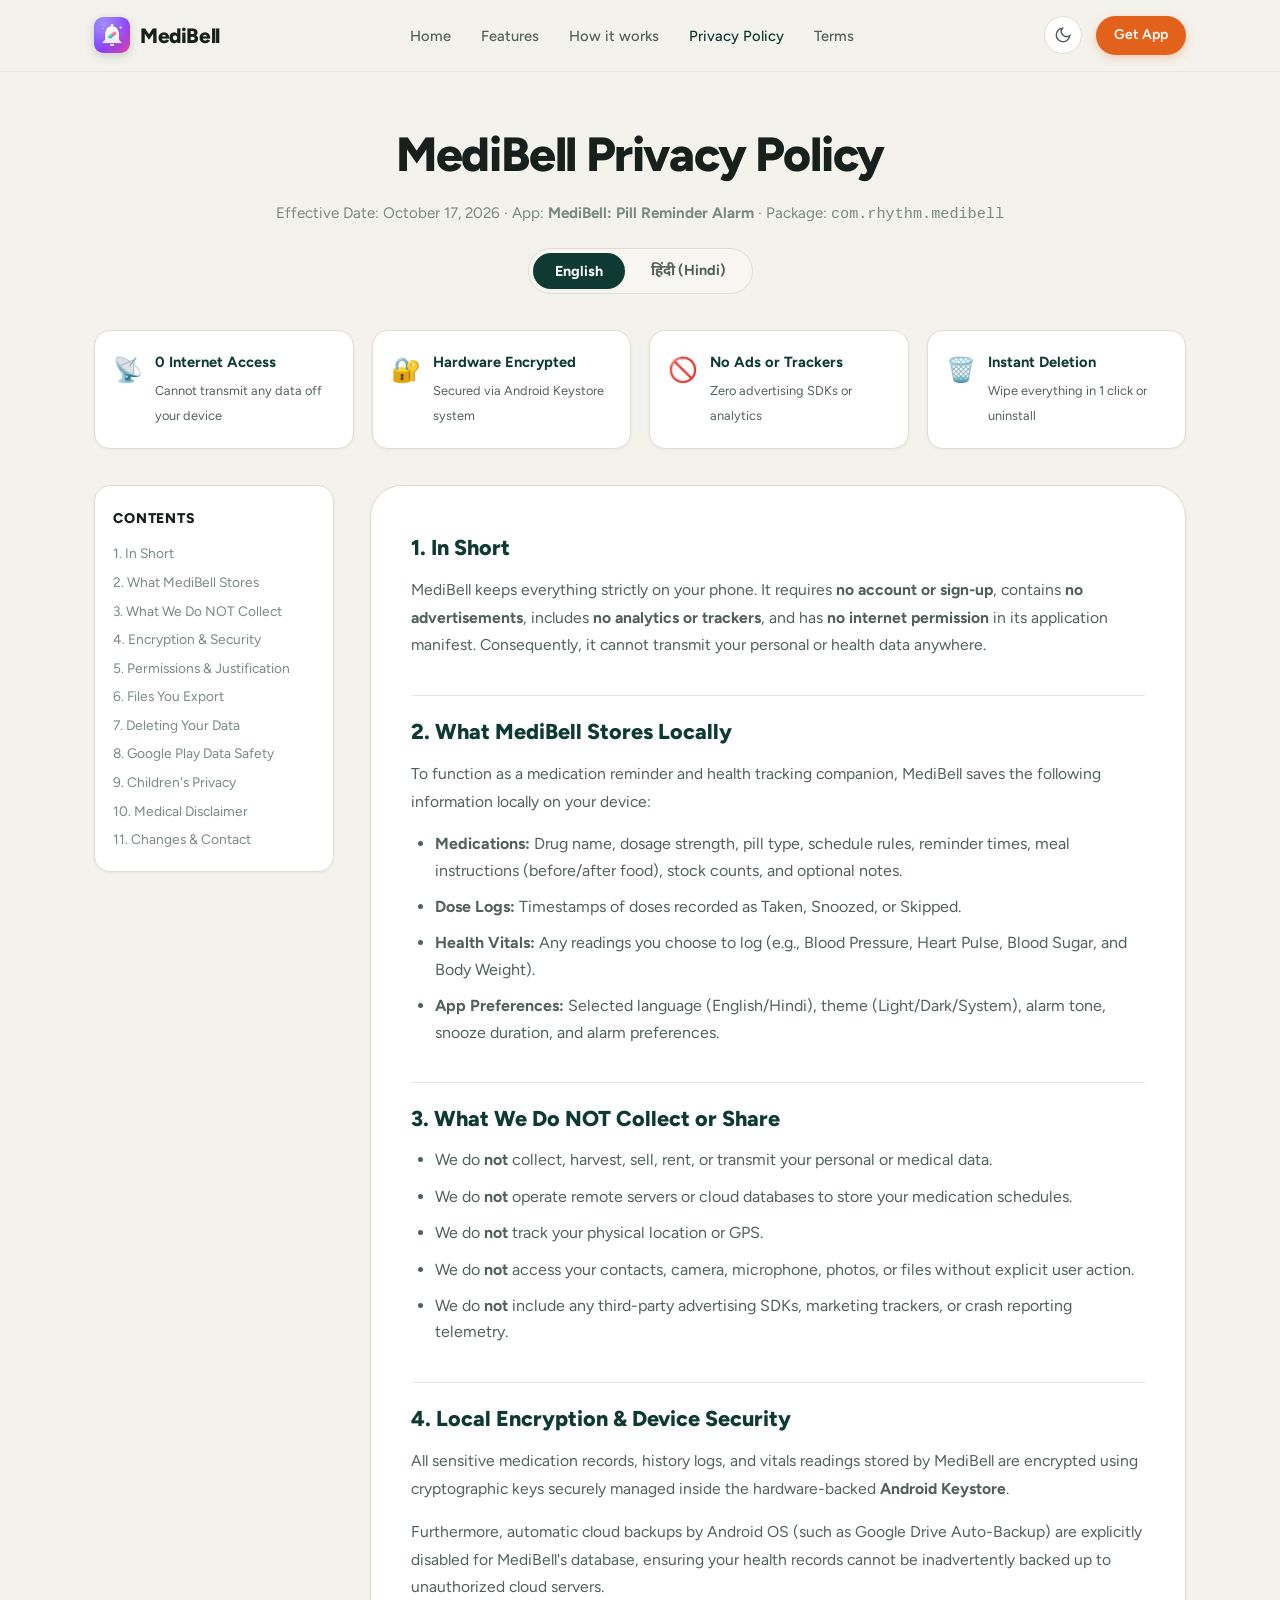
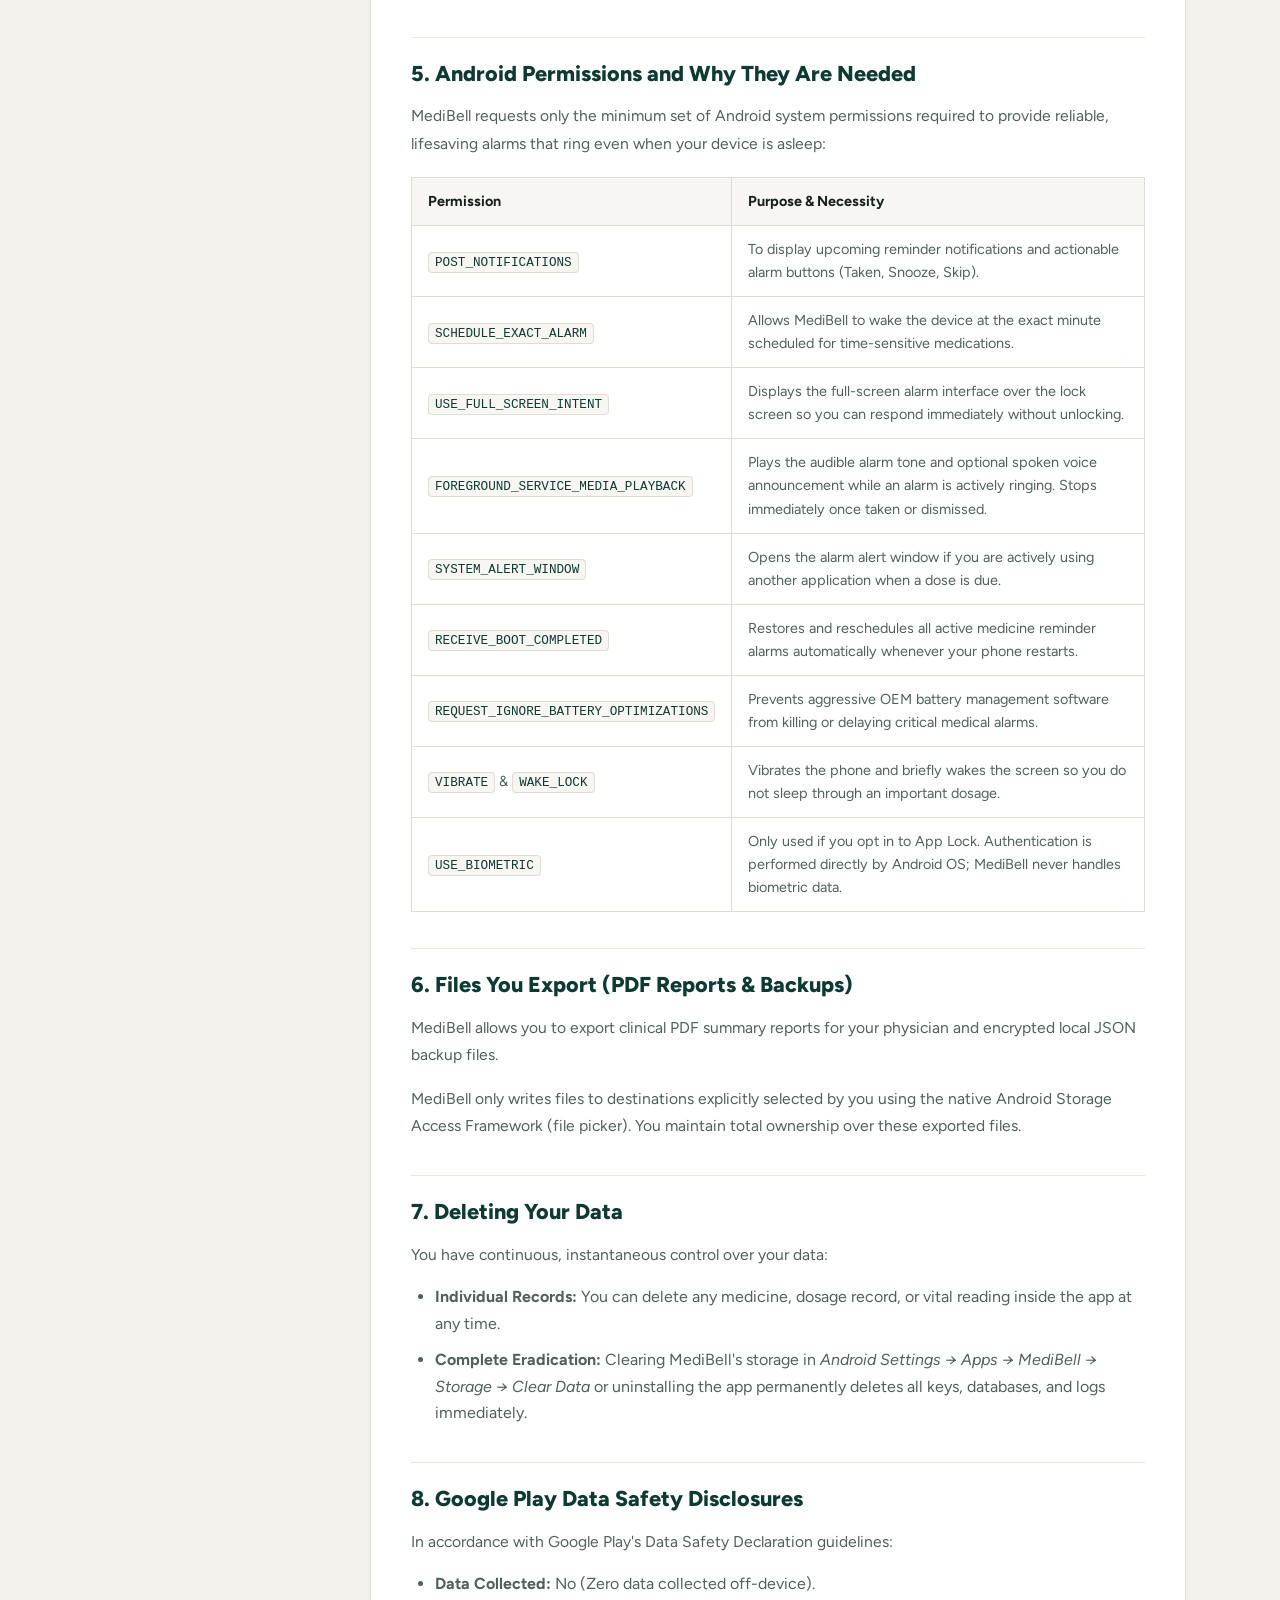
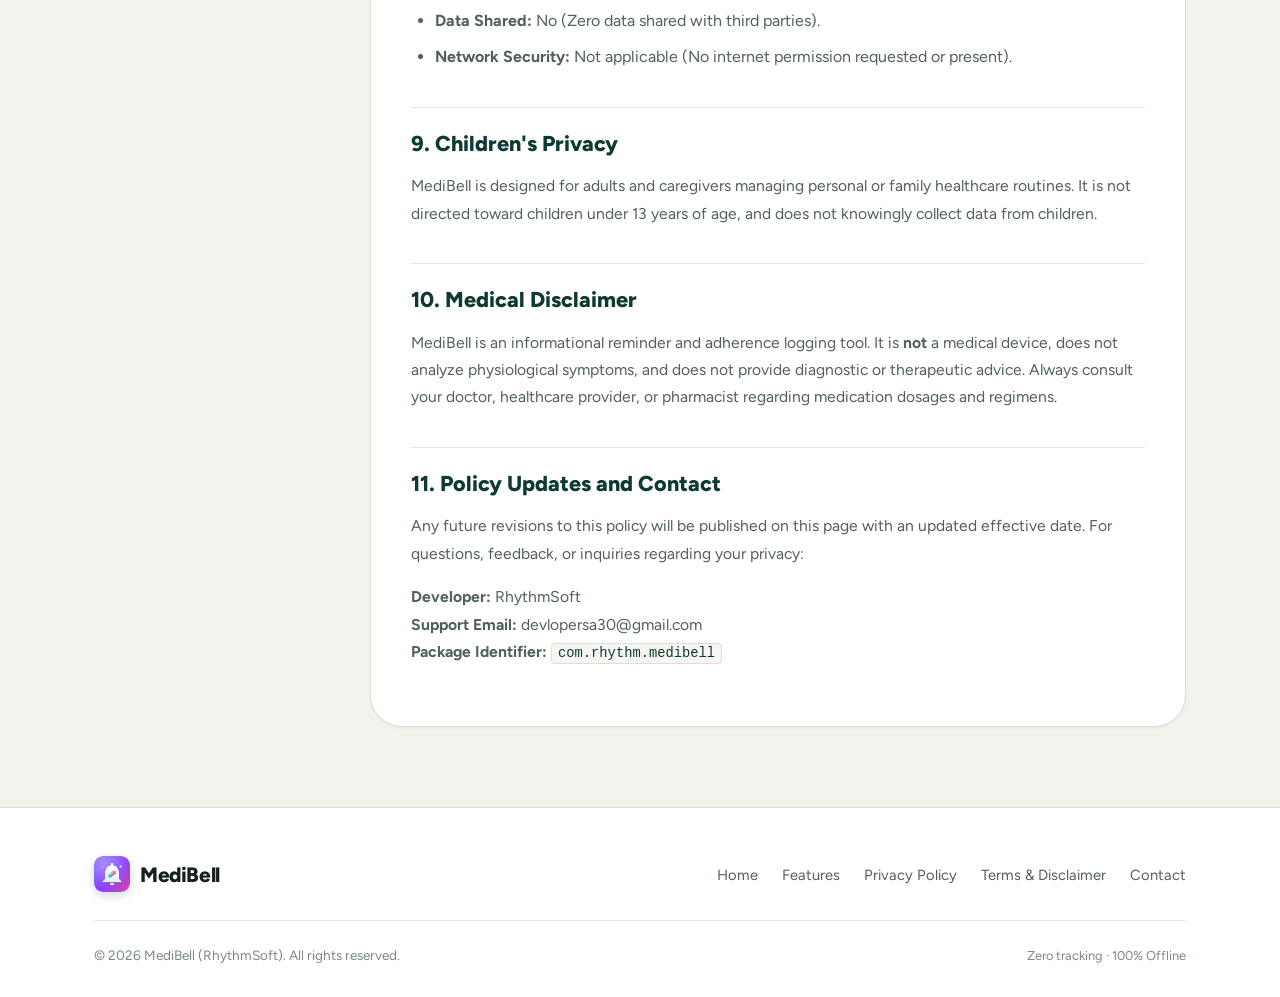
==== commit e302dfdb: "Fix privacy policy styling, logo sizing, and layout" ====
--- a/privacy-policy.html
+++ b/privacy-policy.html
@@ -11,7 +11,7 @@
   <link rel="icon" type="image/svg+xml" href="assets/medibell_mark.svg">
   <link rel="alternate icon" type="image/png" href="assets/icon-512.png">
 
-  <!-- Google Fonts: Figtree -->
+  <!-- Fonts -->
   <link rel="preconnect" href="https://fonts.googleapis.com">
   <link rel="preconnect" href="https://fonts.gstatic.com" crossorigin>
   <link href="https://fonts.googleapis.com/css2?family=Figtree:ital,wght@0,300..900;1,300..900&family=Noto+Sans+Devanagari:wght@400;500;600;700&display=swap" rel="stylesheet">
@@ -21,32 +21,32 @@
 </head>
 <body>
 
-  <!-- Header -->
-  <header class="header">
+  <!-- Site Header -->
+  <header class="site-header">
     <div class="container">
-      <div class="nav-wrapper">
-        <a href="index.html" class="brand">
-          <img src="assets/icon-512.png" alt="MediBell Icon" class="brand-icon">
+      <div class="header-inner">
+        <a href="index.html" class="brand-logo">
+          <img src="assets/icon-512.png" alt="MediBell Logo" class="brand-icon-img" width="36" height="36">
           <span>MediBell</span>
         </a>
 
-        <ul class="nav-links" id="nav-links">
+        <ul class="nav-menu" id="nav-menu">
           <li><a href="index.html" class="nav-link">Home</a></li>
           <li><a href="index.html#features" class="nav-link">Features</a></li>
-          <li><a href="index.html#faq" class="nav-link">FAQ</a></li>
+          <li><a href="index.html#how-it-works" class="nav-link">How it works</a></li>
           <li><a href="privacy.html" class="nav-link active">Privacy Policy</a></li>
           <li><a href="terms.html" class="nav-link">Terms</a></li>
         </ul>
 
-        <div class="nav-actions">
-          <button id="theme-toggle" class="theme-toggle" aria-label="Toggle theme">
-            <svg width="20" height="20" viewBox="0 0 24 24" fill="none" stroke="currentColor" stroke-width="2" stroke-linecap="round" stroke-linejoin="round">
+        <div class="header-actions">
+          <button id="theme-toggle" class="theme-btn" aria-label="Toggle dark mode">
+            <svg width="18" height="18" viewBox="0 0 24 24" fill="none" stroke="currentColor" stroke-width="2">
               <path d="M21 12.79A9 9 0 1 1 11.21 3 7 7 0 0 0 21 12.79z"></path>
             </svg>
           </button>
-          <a href="index.html#download" class="btn btn-primary btn-sm">Get App</a>
-          <button id="mobile-menu-btn" class="mobile-menu-btn" aria-label="Open menu">
-            <svg width="24" height="24" viewBox="0 0 24 24" fill="none" stroke="currentColor" stroke-width="2">
+          <a href="index.html#download" class="btn-header-cta">Get App</a>
+          <button id="mobile-toggle" class="mobile-toggle" aria-label="Toggle navigation">
+            <svg width="22" height="22" viewBox="0 0 24 24" fill="none" stroke="currentColor" stroke-width="2">
               <line x1="3" y1="12" x2="21" y2="12"></line>
               <line x1="3" y1="6" x2="21" y2="6"></line>
               <line x1="3" y1="18" x2="21" y2="18"></line>
@@ -58,62 +58,63 @@
   </header>
 
   <!-- Privacy Policy Content -->
-  <main class="policy-page">
+  <main class="policy-main-section">
     <div class="container">
       
       <!-- Policy Header & Language Switcher -->
-      <div class="policy-header">
+      <div class="policy-hero-header">
         <h1>MediBell Privacy Policy</h1>
-        <p class="policy-meta">
+        <p class="policy-date-meta">
           Effective Date: October 17, 2026 · App: <strong>MediBell: Pill Reminder Alarm</strong> · Package: <code>com.rhythm.medibell</code>
         </p>
 
         <div class="policy-lang-switch">
-          <button id="lang-en-btn" class="lang-btn active">English</button>
-          <button id="lang-hi-btn" class="lang-btn">हिंदी (Hindi)</button>
-        </div>
-      </div>
-
-      <!-- Quick Summary Card -->
-      <div class="policy-summary-card">
-        <div class="summary-pill">
-          <div class="summary-pill-icon">📡</div>
+          <button id="lang-en-btn" class="lang-pill-btn active">English</button>
+          <button id="lang-hi-btn" class="lang-pill-btn">हिंदी (Hindi)</button>
+        </div>
+      </div>
+
+      <!-- Quick Summary Card Grid -->
+      <div class="policy-summary-grid">
+        <div class="summary-pill-box">
+          <div class="summary-icon">📡</div>
           <div>
             <strong>0 Internet Access</strong>
-            <span>Cannot transmit data off your device</span>
+            <span>Cannot transmit any data off your device</span>
           </div>
         </div>
 
-        <div class="summary-pill">
-          <div class="summary-pill-icon">🔐</div>
+        <div class="summary-pill-box">
+          <div class="summary-icon">🔐</div>
           <div>
             <strong>Hardware Encrypted</strong>
-            <span>Stored securely using Android Keystore</span>
+            <span>Secured via Android Keystore system</span>
           </div>
         </div>
 
-        <div class="summary-pill">
-          <div class="summary-pill-icon">🚫</div>
+        <div class="summary-pill-box">
+          <div class="summary-icon">🚫</div>
           <div>
             <strong>No Ads or Trackers</strong>
-            <span>No third-party SDKs or analytics</span>
+            <span>Zero advertising SDKs or analytics</span>
           </div>
         </div>
 
-        <div class="summary-pill">
-          <div class="summary-pill-icon">🗑️</div>
+        <div class="summary-pill-box">
+          <div class="summary-icon">🗑️</div>
           <div>
             <strong>Instant Deletion</strong>
-            <span>Clear app data or uninstall to wipe all records</span>
+            <span>Wipe everything in 1 click or uninstall</span>
           </div>
         </div>
       </div>
 
       <!-- ENGLISH POLICY CONTENT -->
       <div id="policy-content-en">
-        <div class="policy-layout">
+        <div class="policy-page-layout">
+          
           <!-- Sidebar Table of Contents -->
-          <aside class="policy-toc">
+          <aside class="policy-sidebar-toc">
             <h4>Contents</h4>
             <ul>
               <li><a href="#en-short">1. In Short</a></li>
@@ -130,8 +131,8 @@
             </ul>
           </aside>
 
-          <!-- Main Policy Body -->
-          <article class="policy-body">
+          <!-- Main Policy Article -->
+          <article class="policy-card-body">
             <h2 id="en-short">1. In Short</h2>
             <p>
               MediBell keeps everything strictly on your phone. It requires <strong>no account or sign-up</strong>, 
@@ -174,7 +175,7 @@
               lifesaving alarms that ring even when your device is asleep:
             </p>
 
-            <table class="permission-table">
+            <table class="policy-table">
               <thead>
                 <tr>
                   <th>Permission</th>
@@ -274,9 +275,9 @@
 
       <!-- HINDI POLICY CONTENT (Initially Hidden) -->
       <div id="policy-content-hi" style="display: none;">
-        <div class="policy-layout">
-          <!-- Sidebar Table of Contents -->
-          <aside class="policy-toc">
+        <div class="policy-page-layout">
+          
+          <aside class="policy-sidebar-toc">
             <h4>विषय सूची</h4>
             <ul>
               <li><a href="#hi-short">1. संक्षेप में</a></li>
@@ -291,8 +292,7 @@
             </ul>
           </aside>
 
-          <!-- Main Policy Body (Hindi) -->
-          <article class="policy-body" lang="hi">
+          <article class="policy-card-body" lang="hi">
             <h2 id="hi-short">1. संक्षेप में</h2>
             <p>
               मेडीबेल (MediBell) आपका सारा डेटा आपके फ़ोन में ही सुरक्षित रखता है। इसमें कोई अकाउंट या रजिस्ट्रेशन 
@@ -324,7 +324,7 @@
             </p>
 
             <h2 id="hi-permissions">5. Android Permissions की आवश्यकता क्यों है</h2>
-            <table class="permission-table">
+            <table class="policy-table">
               <thead>
                 <tr>
                   <th>अनुमति (Permission)</th>
@@ -402,56 +402,29 @@
     </div>
   </main>
 
-  <!-- Footer -->
-  <footer class="footer">
+  <!-- Site Footer -->
+  <footer class="site-footer">
     <div class="container">
-      <div class="footer-grid">
-        <div class="footer-brand">
-          <div class="brand">
-            <img src="assets/icon-512.png" alt="MediBell Icon" class="brand-icon">
-            <span>MediBell</span>
-          </div>
-          <p>
-            Private, secure, and reliable offline medication reminders for individuals and families.
-          </p>
-          <div class="disclaimer-box">
-            <strong>Medical Disclaimer:</strong> MediBell is a reminder utility and does not provide medical advice or diagnosis. Always follow your physician's instructions.
-          </div>
-        </div>
-
-        <div class="footer-col">
-          <h4>Navigation</h4>
-          <ul class="footer-links">
-            <li><a href="index.html">Home</a></li>
-            <li><a href="index.html#features">Features</a></li>
-            <li><a href="index.html#showcase">Screenshots</a></li>
-            <li><a href="index.html#faq">FAQ</a></li>
-          </ul>
-        </div>
-
-        <div class="footer-col">
-          <h4>Legal & Safety</h4>
-          <ul class="footer-links">
-            <li><a href="privacy.html">Privacy Policy</a></li>
-            <li><a href="terms.html">Terms of Service</a></li>
-            <li><a href="#en-permissions">Permissions Justification</a></li>
-            <li><a href="#en-data-safety">Google Play Data Safety</a></li>
-          </ul>
-        </div>
-
-        <div class="footer-col">
-          <h4>Contact Developer</h4>
-          <ul class="footer-links">
-            <li><a href="mailto:devlopersa30@gmail.com">devlopersa30@gmail.com</a></li>
-            <li><span style="font-size:0.88rem; color:var(--ink-muted);">Package: com.rhythm.medibell</span></li>
-            <li><span style="font-size:0.88rem; color:var(--ink-muted);">Developer: RhythmSoft</span></li>
-          </ul>
-        </div>
-      </div>
-
-      <div class="footer-bottom">
+      <div class="footer-top">
+        <div class="brand-logo">
+          <img src="assets/icon-512.png" alt="MediBell Logo" class="brand-icon-img" width="36" height="36">
+          <span>MediBell</span>
+        </div>
+
+        <ul class="footer-nav-links">
+          <li><a href="index.html">Home</a></li>
+          <li><a href="index.html#features">Features</a></li>
+          <li><a href="privacy.html">Privacy Policy</a></li>
+          <li><a href="terms.html">Terms & Disclaimer</a></li>
+          <li><a href="mailto:devlopersa30@gmail.com">Contact</a></li>
+        </ul>
+      </div>
+
+      <div class="footer-bottom-row">
         <div>&copy; 2026 MediBell (RhythmSoft). All rights reserved.</div>
-        <div>Zero tracking · 100% Offline</div>
+        <div style="font-size:0.8rem; color:var(--ink-muted);">
+          Zero tracking · 100% Offline
+        </div>
       </div>
     </div>
   </footer>
--- a/style.css
+++ b/style.css
@@ -1,87 +1,79 @@
-/* MediBell Modern Design System & Stylesheet */
+/* ==========================================================================
+   MediBell — Design System & Stylesheet (Matching Claude Artifact UI)
+   Palette: Warm Paper (#F4F2ED), Deep Emerald (#0E3A33), Bright Orange (#E2621B)
+   ========================================================================== */
+
 :root {
   --font-sans: 'Figtree', -apple-system, BlinkMacSystemFont, 'Segoe UI', Roboto, 'Noto Sans Devanagari', sans-serif;
   --font-mono: ui-monospace, SFMono-Regular, Menlo, Monaco, Consolas, monospace;
 
-  /* Color Palette - Light Theme (matches Flutter app design) */
-  --bg: #F8F6F2;
-  --bg-subtle: #F0ECE4;
+  /* Theme Colors */
+  --bg: #F4F2ED;
+  --bg-subtle: #EBE7DF;
   --surface: #FFFFFF;
-  --surface-raised: #FFFFFF;
-  --surface-muted: #EFECE6;
-  --border: #E4DFD5;
-  --border-light: #ECE8E0;
-  
-  --ink: #16201D;
-  --ink-secondary: #4A5752;
-  --ink-muted: #72807A;
-  --ink-faint: #98A5A0;
-
-  --primary: #136B5B;
-  --primary-hover: #0F574A;
-  --primary-light: #E7F6F2;
-  --primary-tint: #C3EBE2;
-
-  --mint: #10B981;
-  --mint-soft: #DCFCE7;
-  
+  --surface-muted: #F8F6F2;
+  --border: #E2DDD3;
+  --border-light: #ECE7DD;
+
+  --ink: #18201E;
+  --ink-secondary: #52605B;
+  --ink-muted: #7A8984;
+
+  /* Deep Emerald & Accents */
+  --emerald-hero: #0E3A33;
+  --emerald-card: #13463E;
+  --emerald-light: #E6F5F1;
+  --emerald-tint: #C2EAE0;
+  --mint: #7FE0C4;
+  --mint-glow: #10B981;
+
+  /* Warm Orange */
   --orange: #E2621B;
   --orange-hover: #C55013;
-  --orange-soft: #FDF0E7;
-  --orange-border: #F5CDB1;
-
-  --deep: #0D3730;
-  --danger: #DC2626;
-
-  --shadow-sm: 0 1px 2px rgba(18, 32, 29, 0.05);
-  --shadow-md: 0 4px 14px rgba(18, 32, 29, 0.07);
-  --shadow-lg: 0 12px 30px rgba(18, 32, 29, 0.09);
-  --shadow-xl: 0 20px 45px rgba(18, 32, 29, 0.12);
-
-  --radius-sm: 8px;
-  --radius-md: 14px;
-  --radius-lg: 20px;
+  --orange-soft: #FDEEE4;
+
+  /* Shadows & Radius */
+  --shadow-sm: 0 1px 3px rgba(14, 58, 51, 0.06);
+  --shadow-md: 0 4px 16px rgba(14, 58, 51, 0.08);
+  --shadow-lg: 0 16px 36px rgba(14, 58, 51, 0.12);
+  --shadow-xl: 0 24px 56px rgba(14, 58, 51, 0.18);
+
+  --radius-sm: 10px;
+  --radius-md: 16px;
+  --radius-lg: 24px;
+  --radius-xl: 32px;
   --radius-full: 9999px;
 
-  --max-w: 1160px;
-  --header-h: 74px;
-  --transition: all 0.25s cubic-bezier(0.16, 1, 0.3, 1);
+  --max-w: 1140px;
+  --transition: all 0.28s cubic-bezier(0.16, 1, 0.3, 1);
 }
 
 [data-theme="dark"] {
-  --bg: #0D1311;
-  --bg-subtle: #131B18;
-  --surface: #17221E;
-  --surface-raised: #1C2B26;
-  --surface-muted: #21302A;
-  --border: #273832;
-  --border-light: #1F2E28;
-
-  --ink: #F0F4F2;
-  --ink-secondary: #B6C3BE;
-  --ink-muted: #82928C;
-  --ink-faint: #56645F;
-
-  --primary: #34B89D;
-  --primary-hover: #48CDB3;
-  --primary-light: #17362F;
-  --primary-tint: #1C443C;
-
-  --mint: #34D399;
-  --mint-soft: #14352B;
-
-  --orange: #F57C36;
-  --orange-hover: #FF8F4F;
-  --orange-soft: #382417;
-  --orange-border: #5C3A22;
-
-  --deep: #081B17;
-  --danger: #F87171;
-
-  --shadow-sm: 0 1px 2px rgba(0, 0, 0, 0.25);
-  --shadow-md: 0 4px 14px rgba(0, 0, 0, 0.35);
-  --shadow-lg: 0 12px 30px rgba(0, 0, 0, 0.45);
-  --shadow-xl: 0 20px 45px rgba(0, 0, 0, 0.55);
+  --bg: #0A1210;
+  --bg-subtle: #121D1A;
+  --surface: #152420;
+  --surface-muted: #1A2D28;
+  --border: #233832;
+  --border-light: #1D302B;
+
+  --ink: #EEF3F1;
+  --ink-secondary: #B1C0BB;
+  --ink-muted: #7E918B;
+
+  --emerald-hero: #092621;
+  --emerald-card: #0F332D;
+  --emerald-light: #153830;
+  --emerald-tint: #1C4A3F;
+  --mint: #7FE0C4;
+
+  --orange: #F5742B;
+  --orange-hover: #FF8743;
+  --orange-soft: #382115;
+
+  --shadow-sm: 0 1px 3px rgba(0, 0, 0, 0.3);
+  --shadow-md: 0 4px 16px rgba(0, 0, 0, 0.45);
+  --shadow-lg: 0 16px 36px rgba(0, 0, 0, 0.55);
+  --shadow-xl: 0 24px 56px rgba(0, 0, 0, 0.7);
 }
 
 /* Base Styles */
@@ -99,7 +91,6 @@
   background-color: var(--bg);
   scroll-behavior: smooth;
   -webkit-font-smoothing: antialiased;
-  -moz-osx-font-smoothing: grayscale;
 }
 
 body {
@@ -107,11 +98,7 @@
   display: flex;
   flex-direction: column;
   overflow-x: hidden;
-}
-
-img, svg {
-  display: block;
-  max-width: 100%;
+  position: relative;
 }
 
 a {
@@ -136,701 +123,820 @@
   padding-right: 24px;
 }
 
-/* Header & Navigation */
-.header {
+/* Header Navbar */
+.site-header {
   position: sticky;
   top: 0;
   z-index: 100;
-  background-color: rgba(248, 246, 242, 0.85);
-  backdrop-filter: blur(12px);
-  -webkit-backdrop-filter: blur(12px);
+  background-color: rgba(244, 242, 237, 0.92);
+  backdrop-filter: blur(14px);
+  -webkit-backdrop-filter: blur(14px);
   border-bottom: 1px solid var(--border-light);
-  height: var(--header-h);
+  height: 72px;
   display: flex;
   align-items: center;
   transition: var(--transition);
 }
 
-[data-theme="dark"] .header {
-  background-color: rgba(13, 19, 17, 0.85);
-}
-
-.nav-wrapper {
+[data-theme="dark"] .site-header {
+  background-color: rgba(10, 18, 16, 0.92);
+}
+
+.site-header.scrolled {
+  box-shadow: 0 4px 20px rgba(0, 0, 0, 0.05);
+  border-bottom-color: var(--border);
+}
+
+.header-inner {
   display: flex;
   align-items: center;
   justify-content: space-between;
   width: 100%;
 }
 
-.brand {
-  display: flex;
-  align-items: center;
-  gap: 12px;
-  font-weight: 700;
-  font-size: 1.35rem;
+.brand-logo {
+  display: flex;
+  align-items: center;
+  gap: 10px;
+  font-weight: 800;
+  font-size: 1.3rem;
   letter-spacing: -0.02em;
   color: var(--ink);
 }
 
-.brand-icon {
+.brand-icon-img {
+  width: 36px;
+  height: 36px;
+  border-radius: 9px;
+  box-shadow: 0 3px 10px rgba(14, 58, 51, 0.2);
+  transition: transform 0.3s cubic-bezier(0.34, 1.56, 0.64, 1);
+}
+
+.brand-logo:hover .brand-icon-img {
+  transform: rotate(-10deg) scale(1.08);
+}
+
+.nav-menu {
+  display: flex;
+  align-items: center;
+  gap: 30px;
+  list-style: none;
+}
+
+.nav-link {
+  font-weight: 500;
+  font-size: 0.92rem;
+  color: var(--ink-secondary);
+  position: relative;
+  padding: 4px 0;
+}
+
+.nav-link:hover, .nav-link.active {
+  color: var(--emerald-hero);
+}
+
+[data-theme="dark"] .nav-link:hover, [data-theme="dark"] .nav-link.active {
+  color: var(--mint);
+}
+
+.header-actions {
+  display: flex;
+  align-items: center;
+  gap: 14px;
+}
+
+.theme-btn {
   width: 38px;
   height: 38px;
-  border-radius: 10px;
-  overflow: hidden;
-  box-shadow: 0 4px 10px rgba(19, 107, 91, 0.18);
-}
-
-.nav-links {
-  display: flex;
-  align-items: center;
-  gap: 32px;
-  list-style: none;
-}
-
-.nav-link {
-  font-weight: 500;
-  font-size: 0.95rem;
-  color: var(--ink-secondary);
-}
-
-.nav-link:hover, .nav-link.active {
-  color: var(--primary);
-}
-
-.nav-actions {
-  display: flex;
-  align-items: center;
-  gap: 14px;
-}
-
-.theme-toggle {
-  display: flex;
-  align-items: center;
-  justify-content: center;
-  width: 40px;
-  height: 40px;
   border-radius: var(--radius-full);
   background-color: var(--surface);
   border: 1px solid var(--border);
+  display: flex;
+  align-items: center;
+  justify-content: center;
   color: var(--ink-secondary);
   transition: var(--transition);
 }
 
-.theme-toggle:hover {
+.theme-btn:hover {
+  transform: rotate(20deg);
+  border-color: var(--ink-muted);
+}
+
+.btn-header-cta {
+  background: var(--orange);
+  color: #FFFFFF !important;
+  font-weight: 600;
+  font-size: 0.88rem;
+  padding: 8px 18px;
+  border-radius: var(--radius-full);
+  box-shadow: 0 3px 10px rgba(226, 98, 27, 0.28);
+  transition: var(--transition);
+}
+
+.btn-header-cta:hover {
+  background: var(--orange-hover);
+  transform: translateY(-1px);
+}
+
+.mobile-toggle {
+  display: none;
+  width: 38px;
+  height: 38px;
+  align-items: center;
+  justify-content: center;
   color: var(--ink);
-  border-color: var(--ink-muted);
-}
-
-.btn {
+}
+
+/* --------------------------------------------------------------------------
+   HERO CARD SECTION (Matches Claude Artifact Screenshot Exactly)
+   -------------------------------------------------------------------------- */
+.hero-wrapper {
+  padding: 24px 0 32px;
+}
+
+.hero-box {
+  background-color: var(--emerald-hero);
+  border-radius: var(--radius-xl);
+  padding: 56px 54px;
+  color: #FFFFFF;
+  position: relative;
+  overflow: hidden;
+  box-shadow: var(--shadow-xl);
+}
+
+/* Subtle background glow inside hero */
+.hero-bg-glow {
+  position: absolute;
+  top: -80px;
+  right: -60px;
+  width: 480px;
+  height: 480px;
+  background: radial-gradient(circle, rgba(127, 224, 196, 0.18) 0%, transparent 65%);
+  pointer-events: none;
+}
+
+.hero-columns {
+  display: grid;
+  grid-template-columns: 1.15fr 0.85fr;
+  align-items: center;
+  gap: 48px;
+  position: relative;
+  z-index: 2;
+}
+
+.hero-pill-badge {
   display: inline-flex;
   align-items: center;
-  justify-content: center;
   gap: 8px;
-  padding: 10px 20px;
+  background: rgba(127, 224, 196, 0.15);
+  color: var(--mint);
+  border: 1px solid rgba(127, 224, 196, 0.3);
+  padding: 6px 14px;
   border-radius: var(--radius-full);
+  font-size: 0.8rem;
   font-weight: 600;
-  font-size: 0.95rem;
-  transition: var(--transition);
-  text-align: center;
-}
-
-.btn-primary {
-  background-color: var(--primary);
-  color: #FFFFFF !important;
-  box-shadow: 0 4px 14px rgba(19, 107, 91, 0.25);
-}
-
-.btn-primary:hover {
-  background-color: var(--primary-hover);
-  transform: translateY(-1px);
-  box-shadow: 0 6px 18px rgba(19, 107, 91, 0.35);
-}
-
-.btn-secondary {
-  background-color: var(--surface);
-  color: var(--ink);
-  border: 1px solid var(--border);
-  box-shadow: var(--shadow-sm);
-}
-
-.btn-secondary:hover {
-  background-color: var(--bg-subtle);
-  border-color: var(--ink-muted);
-  transform: translateY(-1px);
-}
-
-.btn-orange {
+  letter-spacing: 0.04em;
+  margin-bottom: 24px;
+  text-transform: uppercase;
+  animation: fadeInDown 0.6s ease forwards;
+}
+
+.hero-pill-badge .dot {
+  width: 6px;
+  height: 6px;
+  border-radius: 50%;
+  background: var(--mint);
+  box-shadow: 0 0 8px var(--mint);
+}
+
+.hero-headline {
+  font-size: clamp(2.6rem, 4.2vw, 3.8rem);
+  font-weight: 800;
+  line-height: 1.12;
+  letter-spacing: -0.03em;
+  color: #FFFFFF;
+  margin-bottom: 18px;
+}
+
+.hero-headline span {
+  color: #FFFFFF;
+  display: block;
+}
+
+.hero-subtitle {
+  font-size: 1.1rem;
+  line-height: 1.65;
+  color: rgba(255, 255, 255, 0.85);
+  max-width: 480px;
+  margin-bottom: 34px;
+}
+
+.hero-btn-group {
+  display: flex;
+  flex-wrap: wrap;
+  align-items: center;
+  gap: 16px;
+}
+
+.btn-hero-orange {
+  display: inline-flex;
+  align-items: center;
+  gap: 10px;
   background-color: var(--orange);
   color: #FFFFFF !important;
-  box-shadow: 0 4px 14px rgba(226, 98, 27, 0.25);
-}
-
-.btn-orange:hover {
-  background-color: var(--orange-hover);
-  transform: translateY(-1px);
-}
-
-.btn-sm {
-  padding: 8px 16px;
-  font-size: 0.88rem;
-}
-
-.btn-lg {
-  padding: 14px 28px;
+  font-weight: 700;
   font-size: 1.05rem;
-}
-
-.mobile-menu-btn {
-  display: none;
-  width: 40px;
-  height: 40px;
-  align-items: center;
-  justify-content: center;
-  color: var(--ink);
-}
-
-/* Hero Section */
-.hero {
-  padding: 60px 0 80px;
+  padding: 14px 30px;
+  border-radius: var(--radius-full);
+  box-shadow: 0 8px 24px rgba(226, 98, 27, 0.38);
+  transition: var(--transition);
   position: relative;
   overflow: hidden;
 }
 
-.hero-glow {
+.btn-hero-orange:hover {
+  background-color: var(--orange-hover);
+  transform: translateY(-2px);
+  box-shadow: 0 12px 28px rgba(226, 98, 27, 0.48);
+}
+
+.btn-hero-orange::after {
+  content: '';
   position: absolute;
-  top: -120px;
-  left: 50%;
-  transform: translateX(-50%);
-  width: 800px;
-  height: 500px;
-  background: radial-gradient(circle, rgba(19, 107, 91, 0.12) 0%, rgba(127, 224, 196, 0.05) 50%, transparent 70%);
-  pointer-events: none;
-  z-index: 0;
-}
-
-.hero-grid {
-  display: grid;
-  grid-template-columns: 1.15fr 0.85fr;
-  align-items: center;
-  gap: 48px;
+  top: -50%;
+  left: -50%;
+  width: 200%;
+  height: 200%;
+  background: linear-gradient(60deg, transparent 35%, rgba(255,255,255,0.3) 50%, transparent 65%);
+  transform: rotate(30deg) translateY(-100%);
+  transition: transform 0.6s ease;
+}
+
+.btn-hero-orange:hover::after {
+  transform: rotate(30deg) translateY(100%);
+}
+
+.btn-hero-outline {
+  display: inline-flex;
+  align-items: center;
+  gap: 8px;
+  background: rgba(255, 255, 255, 0.1);
+  color: #FFFFFF;
+  border: 1px solid rgba(255, 255, 255, 0.25);
+  font-weight: 600;
+  font-size: 1.05rem;
+  padding: 14px 26px;
+  border-radius: var(--radius-full);
+  transition: var(--transition);
+}
+
+.btn-hero-outline:hover {
+  background: rgba(255, 255, 255, 0.2);
+  transform: translateY(-2px);
+}
+
+/* Hero Phone Mockup */
+.hero-mockup-col {
+  display: flex;
+  justify-content: center;
   position: relative;
-  z-index: 1;
-}
-
-.badge {
-  display: inline-flex;
-  align-items: center;
-  gap: 8px;
+  perspective: 1200px;
+}
+
+.phone-card-container {
+  position: relative;
+  width: 280px;
+  background: #081C18;
+  border: 8px solid #142E28;
+  border-radius: 40px;
+  padding: 12px;
+  box-shadow: 0 24px 50px rgba(0, 0, 0, 0.45);
+  transform-style: preserve-3d;
+  transition: transform 0.2s ease-out;
+  animation: floatPhone 6s ease-in-out infinite;
+}
+
+@keyframes floatPhone {
+  0%, 100% { transform: translateY(0) rotate(0deg); }
+  50% { transform: translateY(-10px) rotate(0.8deg); }
+}
+
+.phone-mockup-screen {
+  background: #0D2621;
+  border-radius: 30px;
+  padding: 24px 16px 20px;
+  color: #FFFFFF;
+  text-align: center;
+  position: relative;
+  overflow: hidden;
+}
+
+/* Floating Clock Pill */
+.clock-pill {
+  position: absolute;
+  top: -18px;
+  right: -15px;
+  background: #FFFFFF;
+  color: var(--emerald-hero);
+  font-weight: 700;
+  font-size: 0.95rem;
   padding: 6px 14px;
   border-radius: var(--radius-full);
-  font-size: 0.85rem;
+  box-shadow: 0 8px 20px rgba(0, 0, 0, 0.2);
+  display: flex;
+  align-items: center;
+  gap: 6px;
+  z-index: 5;
+  animation: clockFloat 4s ease-in-out infinite;
+}
+
+@keyframes clockFloat {
+  0%, 100% { transform: translateY(0); }
+  50% { transform: translateY(-6px); }
+}
+
+.alarm-bell-icon {
+  width: 58px;
+  height: 58px;
+  background: rgba(127, 224, 196, 0.15);
+  border: 1px solid rgba(127, 224, 196, 0.35);
+  border-radius: 50%;
+  display: flex;
+  align-items: center;
+  justify-content: center;
+  margin: 10px auto 16px;
+  font-size: 1.6rem;
+  animation: bellShake 3.5s ease-in-out infinite;
+  transform-origin: top center;
+}
+
+@keyframes bellShake {
+  0%, 80%, 100% { transform: rotate(0); }
+  83% { transform: rotate(14deg); }
+  86% { transform: rotate(-12deg); }
+  89% { transform: rotate(10deg); }
+  92% { transform: rotate(-8deg); }
+  95% { transform: rotate(0); }
+}
+
+.alarm-time-display {
+  font-size: 1.8rem;
+  font-weight: 800;
+  letter-spacing: -0.02em;
+  margin-bottom: 2px;
+}
+
+.alarm-med-title {
+  font-size: 1.05rem;
+  font-weight: 700;
+  color: var(--mint);
+  margin-bottom: 4px;
+}
+
+.alarm-med-instruction {
+  font-size: 0.82rem;
+  color: rgba(255, 255, 255, 0.7);
+  margin-bottom: 20px;
+}
+
+.alarm-actions-mock {
+  display: flex;
+  flex-direction: column;
+  gap: 8px;
+}
+
+.alarm-btn-taken {
+  background: var(--mint);
+  color: #08211C;
+  font-weight: 700;
+  font-size: 0.9rem;
+  padding: 10px;
+  border-radius: var(--radius-full);
+  transition: transform 0.2s ease;
+}
+
+.alarm-btn-taken:hover {
+  transform: scale(1.03);
+}
+
+.alarm-btn-secondary-row {
+  display: flex;
+  gap: 8px;
+}
+
+.alarm-btn-snooze, .alarm-btn-skip {
+  flex: 1;
+  background: rgba(255, 255, 255, 0.12);
+  color: #FFFFFF;
   font-weight: 600;
-  margin-bottom: 20px;
-}
-
-.badge-mint {
-  background-color: var(--primary-light);
-  color: var(--primary);
-  border: 1px solid var(--primary-tint);
-}
-
-.badge-orange {
-  background-color: var(--orange-soft);
-  color: var(--orange);
-  border: 1px solid var(--orange-border);
-}
-
-.hero-title {
-  font-size: clamp(2.4rem, 4.2vw, 3.6rem);
-  font-weight: 800;
-  line-height: 1.15;
-  letter-spacing: -0.03em;
-  color: var(--ink);
-  margin-bottom: 20px;
-}
-
-.hero-title span {
-  color: var(--primary);
-  position: relative;
-}
-
-.hero-desc {
-  font-size: 1.15rem;
-  line-height: 1.65;
-  color: var(--ink-secondary);
-  margin-bottom: 32px;
-  max-width: 560px;
-}
-
-.hero-ctas {
-  display: flex;
+  font-size: 0.78rem;
+  padding: 8px;
+  border-radius: var(--radius-full);
+}
+
+/* --------------------------------------------------------------------------
+   HORIZONTAL TRUST / TICKER BAR
+   -------------------------------------------------------------------------- */
+.ticker-bar-section {
+  padding: 14px 0 48px;
+}
+
+.ticker-strip {
+  display: flex;
+  align-items: center;
+  justify-content: center;
   flex-wrap: wrap;
-  gap: 14px;
-  margin-bottom: 36px;
-}
-
-.hero-trust {
-  display: flex;
-  flex-wrap: wrap;
-  align-items: center;
-  gap: 20px;
-  padding-top: 24px;
-  border-top: 1px solid var(--border-light);
-}
-
-.trust-item {
-  display: flex;
-  align-items: center;
-  gap: 8px;
-  font-size: 0.88rem;
-  font-weight: 500;
+  gap: 24px;
+  font-size: 0.82rem;
+  font-weight: 700;
+  letter-spacing: 0.08em;
   color: var(--ink-muted);
-}
-
-.trust-item svg {
-  color: var(--mint);
-  width: 18px;
-  height: 18px;
-  flex-shrink: 0;
-}
-
-/* Phone Showcase Mockup */
-.mockup-wrapper {
-  position: relative;
-  display: flex;
-  justify-content: center;
-}
-
-.phone-device {
-  width: 300px;
-  max-width: 100%;
-  border-radius: 44px;
-  background: #111816;
-  padding: 12px;
-  box-shadow: var(--shadow-xl), 0 0 0 1px rgba(255, 255, 255, 0.15) inset;
-  position: relative;
-  z-index: 2;
-}
-
-.phone-screen {
-  border-radius: 34px;
-  overflow: hidden;
-  background: #000;
-  aspect-ratio: 9 / 19.5;
-  position: relative;
-}
-
-.phone-screen img {
-  width: 100%;
-  height: 100%;
-  object-fit: cover;
-  display: block;
-}
-
-.phone-notch {
-  position: absolute;
-  top: 10px;
-  left: 50%;
-  transform: translateX(-50%);
-  width: 90px;
-  height: 20px;
-  background: #111816;
-  border-radius: 12px;
-  z-index: 10;
-}
-
-/* Floating Badges on Mockup */
-.float-card {
-  position: absolute;
+  text-transform: uppercase;
+  padding: 14px 20px;
   background: var(--surface);
   border: 1px solid var(--border);
-  padding: 12px 18px;
-  border-radius: var(--radius-md);
-  box-shadow: var(--shadow-lg);
-  display: flex;
-  align-items: center;
-  gap: 12px;
-  z-index: 3;
-  animation: float 4s ease-in-out infinite;
-}
-
-.float-card.top-right {
-  top: 30px;
-  right: -25px;
-  animation-delay: 0s;
-}
-
-.float-card.bottom-left {
-  bottom: 40px;
-  left: -35px;
-  animation-delay: 2s;
-}
-
-.float-icon {
-  width: 36px;
-  height: 36px;
-  border-radius: 10px;
-  background: var(--primary-light);
-  color: var(--primary);
-  display: flex;
-  align-items: center;
-  justify-content: center;
-  font-size: 1.1rem;
-}
-
-.float-card.bottom-left .float-icon {
-  background: var(--orange-soft);
-  color: var(--orange);
-}
-
-.float-text strong {
-  display: block;
-  font-size: 0.85rem;
-  color: var(--ink);
-  line-height: 1.2;
-}
-
-.float-text span {
-  font-size: 0.75rem;
-  color: var(--ink-muted);
-}
-
-@keyframes float {
-  0%, 100% { transform: translateY(0); }
-  50% { transform: translateY(-8px); }
-}
-
-/* Highlights / Stats strip */
-.stats-strip {
-  background: var(--surface);
-  border-top: 1px solid var(--border);
-  border-bottom: 1px solid var(--border);
-  padding: 32px 0;
-  margin: 30px 0 60px;
-}
-
-.stats-grid {
-  display: grid;
-  grid-template-columns: repeat(4, 1fr);
-  gap: 24px;
-}
-
-.stat-item {
+  border-radius: var(--radius-full);
+  box-shadow: var(--shadow-sm);
+}
+
+.ticker-strip span {
+  display: flex;
+  align-items: center;
+  gap: 8px;
+}
+
+.ticker-dot {
+  width: 4px;
+  height: 4px;
+  background: var(--emerald-hero);
+  border-radius: 50%;
+  opacity: 0.6;
+}
+
+/* --------------------------------------------------------------------------
+   BENTO GRID: "Everything a medicine routine needs."
+   -------------------------------------------------------------------------- */
+.bento-section {
+  padding: 40px 0 70px;
+}
+
+.section-title-wrap {
   text-align: center;
-  padding: 8px 16px;
-  border-right: 1px solid var(--border-light);
-}
-
-.stat-item:last-child {
-  border-right: none;
-}
-
-.stat-value {
-  font-size: 2rem;
-  font-weight: 800;
-  color: var(--primary);
-  line-height: 1.1;
-  margin-bottom: 6px;
-}
-
-.stat-label {
-  font-size: 0.9rem;
-  color: var(--ink-secondary);
-  font-weight: 500;
-}
-
-/* Section Header */
-.section-header {
-  text-align: center;
-  max-width: 680px;
-  margin: 0 auto 52px;
-}
-
-.section-tag {
-  font-size: 0.85rem;
-  font-weight: 700;
-  text-transform: uppercase;
-  letter-spacing: 0.08em;
-  color: var(--primary);
-  margin-bottom: 10px;
-}
-
-.section-title {
-  font-size: clamp(1.8rem, 3.2vw, 2.5rem);
+  margin-bottom: 44px;
+}
+
+.bento-main-title {
+  font-size: clamp(2rem, 3.4vw, 2.7rem);
   font-weight: 800;
   letter-spacing: -0.025em;
   color: var(--ink);
+  line-height: 1.2;
+}
+
+.bento-grid {
+  display: grid;
+  grid-template-columns: 1.6fr 1.4fr;
+  grid-auto-rows: minmax(180px, auto);
+  gap: 22px;
+}
+
+.bento-card {
+  background: var(--surface);
+  border: 1px solid var(--border);
+  border-radius: var(--radius-lg);
+  padding: 32px 30px;
+  box-shadow: var(--shadow-sm);
+  transition: transform 0.35s cubic-bezier(0.16, 1, 0.3, 1), box-shadow 0.35s ease, border-color 0.3s ease;
+  position: relative;
+  overflow: hidden;
+}
+
+.bento-card:hover {
+  transform: translateY(-6px);
+  box-shadow: var(--shadow-lg);
+  border-color: var(--emerald-tint);
+}
+
+/* Card 1: Large Deep Green Alarm Card */
+.bento-alarm-card {
+  background: var(--emerald-hero);
+  color: #FFFFFF;
+  border-color: transparent;
+  display: flex;
+  flex-direction: column;
+  justify-content: space-between;
+}
+
+.bento-alarm-header {
+  display: flex;
+  align-items: flex-start;
+  justify-content: space-between;
+  gap: 20px;
+  margin-bottom: 24px;
+}
+
+.bento-alarm-card h3 {
+  font-size: 1.55rem;
+  font-weight: 800;
+  letter-spacing: -0.02em;
   line-height: 1.25;
-  margin-bottom: 16px;
-}
-
-.section-desc {
-  font-size: 1.05rem;
+  color: #FFFFFF;
+}
+
+.bento-alarm-bell-circle {
+  width: 48px;
+  height: 48px;
+  border-radius: 50%;
+  background: var(--mint);
+  color: var(--emerald-hero);
+  display: flex;
+  align-items: center;
+  justify-content: center;
+  font-size: 1.3rem;
+  flex-shrink: 0;
+  box-shadow: 0 4px 14px rgba(127, 224, 196, 0.4);
+}
+
+.bento-alarm-card p {
+  font-size: 0.95rem;
+  color: rgba(255, 255, 255, 0.8);
+  line-height: 1.6;
+}
+
+/* Card 2: Schedules & Rules Card */
+.bento-schedule-card h3 {
+  font-size: 1.25rem;
+  font-weight: 700;
+  color: var(--ink);
+  margin-bottom: 10px;
+}
+
+.bento-schedule-card p {
+  font-size: 0.92rem;
   color: var(--ink-secondary);
-  line-height: 1.6;
-}
-
-/* Features Grid */
-.features-section {
-  padding: 80px 0;
-}
-
-.features-grid {
+  margin-bottom: 22px;
+}
+
+.weekday-chips {
+  display: flex;
+  gap: 8px;
+  flex-wrap: wrap;
+  margin-bottom: 14px;
+}
+
+.day-chip {
+  width: 34px;
+  height: 34px;
+  border-radius: 50%;
+  border: 1px solid var(--border);
+  background: var(--surface-muted);
+  display: flex;
+  align-items: center;
+  justify-content: center;
+  font-weight: 700;
+  font-size: 0.8rem;
+  color: var(--ink-secondary);
+  transition: var(--transition);
+}
+
+.day-chip.active {
+  background: var(--emerald-hero);
+  color: #FFFFFF;
+  border-color: var(--emerald-hero);
+}
+
+/* Bottom 3 Bento Cards */
+.bento-bottom-row {
+  grid-column: 1 / -1;
+  display: grid;
+  grid-template-columns: repeat(3, 1fr);
+  gap: 22px;
+}
+
+/* Card 3: Adherence Chart */
+.adherence-chart-box {
+  margin-top: 18px;
+  display: flex;
+  align-items: flex-end;
+  gap: 12px;
+  height: 60px;
+  padding-bottom: 6px;
+  border-bottom: 1px solid var(--border-light);
+}
+
+.chart-bar {
+  flex: 1;
+  border-radius: 4px 4px 0 0;
+  background: var(--emerald-tint);
+  transition: height 0.6s ease;
+}
+
+.chart-bar.high {
+  background: var(--mint);
+  height: 52px;
+}
+
+.chart-bar.mid {
+  background: var(--emerald-hero);
+  height: 38px;
+}
+
+.chart-bar.miss {
+  background: var(--orange);
+  height: 20px;
+}
+
+/* Card 4: Stock Alerts */
+.stock-pill-badge {
+  display: inline-flex;
+  align-items: center;
+  gap: 8px;
+  background: var(--orange-soft);
+  color: var(--orange);
+  border: 1px solid #F5C6A5;
+  padding: 6px 14px;
+  border-radius: var(--radius-full);
+  font-size: 0.84rem;
+  font-weight: 700;
+  margin-top: 18px;
+}
+
+/* Card 5: Elder Mode */
+.elder-preview-box {
+  margin-top: 16px;
+  display: flex;
+  align-items: center;
+  justify-content: space-between;
+  background: var(--surface-muted);
+  border-radius: var(--radius-sm);
+  padding: 10px 14px;
+}
+
+.elder-font-sample {
+  font-size: 1.4rem;
+  font-weight: 800;
+  color: var(--emerald-hero);
+}
+
+.elder-toggle-badge {
+  background: var(--emerald-hero);
+  color: #FFFFFF;
+  font-size: 0.75rem;
+  font-weight: 700;
+  padding: 4px 10px;
+  border-radius: var(--radius-full);
+}
+
+/* --------------------------------------------------------------------------
+   STEPS SECTION: "Set up in two minutes"
+   -------------------------------------------------------------------------- */
+.setup-section {
+  padding: 40px 0 70px;
+}
+
+.steps-grid {
   display: grid;
   grid-template-columns: repeat(3, 1fr);
   gap: 28px;
-}
-
-.feature-card {
+  margin-top: 36px;
+}
+
+.step-card {
   background: var(--surface);
   border: 1px solid var(--border);
   border-radius: var(--radius-lg);
-  padding: 32px 28px;
+  padding: 32px 26px;
   box-shadow: var(--shadow-sm);
-  transition: var(--transition);
-  display: flex;
-  flex-direction: column;
-}
-
-.feature-card:hover {
+  transition: transform 0.3s ease;
+}
+
+.step-card:hover {
   transform: translateY(-4px);
-  box-shadow: var(--shadow-lg);
-  border-color: var(--primary-tint);
-}
-
-.feature-icon-box {
-  width: 52px;
-  height: 52px;
-  border-radius: 14px;
-  background: var(--primary-light);
-  color: var(--primary);
-  display: flex;
+}
+
+.step-num-pill {
+  display: inline-flex;
   align-items: center;
   justify-content: center;
-  margin-bottom: 22px;
-  font-size: 1.4rem;
-}
-
-.feature-card.highlight .feature-icon-box {
-  background: var(--orange-soft);
-  color: var(--orange);
-}
-
-.feature-card h3 {
-  font-size: 1.25rem;
+  width: 38px;
+  height: 38px;
+  border-radius: 50%;
+  background: var(--emerald-hero);
+  color: #FFFFFF;
+  font-weight: 800;
+  font-size: 0.95rem;
+  margin-bottom: 20px;
+}
+
+.step-card h4 {
+  font-size: 1.15rem;
   font-weight: 700;
-  margin-bottom: 12px;
   color: var(--ink);
-}
-
-.feature-card p {
-  font-size: 0.95rem;
+  margin-bottom: 8px;
+}
+
+.step-card p {
+  font-size: 0.92rem;
   color: var(--ink-secondary);
   line-height: 1.6;
-  margin-bottom: 16px;
-  flex-grow: 1;
-}
-
-.feature-list {
-  list-style: none;
-  font-size: 0.88rem;
-  color: var(--ink-muted);
+}
+
+/* --------------------------------------------------------------------------
+   PRIVACY GUARANTEE CARD: "Your medicines are your business."
+   -------------------------------------------------------------------------- */
+.privacy-banner-section {
+  padding: 30px 0 70px;
+}
+
+.privacy-banner-box {
+  background-color: var(--emerald-hero);
+  border-radius: var(--radius-xl);
+  padding: 50px 52px;
+  color: #FFFFFF;
+  display: grid;
+  grid-template-columns: 1fr 200px;
+  align-items: center;
+  gap: 36px;
+  box-shadow: var(--shadow-xl);
+  position: relative;
+  overflow: hidden;
+}
+
+.privacy-banner-content h3 {
+  font-size: clamp(1.8rem, 3.2vw, 2.4rem);
+  font-weight: 800;
+  letter-spacing: -0.02em;
+  margin-bottom: 14px;
+}
+
+.privacy-banner-content p {
+  font-size: 1.05rem;
+  color: rgba(255, 255, 255, 0.85);
+  line-height: 1.65;
+  max-width: 620px;
+  margin-bottom: 24px;
+}
+
+.privacy-pills-row {
+  display: flex;
+  flex-wrap: wrap;
+  gap: 12px;
+}
+
+.priv-pill {
+  display: inline-flex;
+  align-items: center;
+  gap: 6px;
+  background: rgba(255, 255, 255, 0.12);
+  color: #FFFFFF;
+  padding: 6px 14px;
+  border-radius: var(--radius-full);
+  font-size: 0.84rem;
+  font-weight: 600;
+  border: 1px solid rgba(255, 255, 255, 0.2);
+}
+
+.privacy-shield-col {
+  display: flex;
+  justify-content: center;
+}
+
+.shield-icon-circle {
+  width: 100px;
+  height: 100px;
+  border-radius: 50%;
+  background: rgba(127, 224, 196, 0.15);
+  border: 2px solid rgba(127, 224, 196, 0.35);
+  display: flex;
+  align-items: center;
+  justify-content: center;
+  color: var(--mint);
+  font-size: 2.8rem;
+  animation: pulseShield 4s ease-in-out infinite;
+}
+
+@keyframes pulseShield {
+  0%, 100% { transform: scale(1); box-shadow: 0 0 0 rgba(127, 224, 196, 0); }
+  50% { transform: scale(1.06); box-shadow: 0 0 24px rgba(127, 224, 196, 0.3); }
+}
+
+/* --------------------------------------------------------------------------
+   FAQ SECTION: "Questions"
+   -------------------------------------------------------------------------- */
+.faq-wrap-section {
+  padding: 30px 0 70px;
+}
+
+.faq-accordion-list {
+  max-width: 760px;
+  margin: 36px auto 0;
   display: flex;
   flex-direction: column;
-  gap: 8px;
-}
-
-.feature-list li {
-  display: flex;
-  align-items: center;
-  gap: 8px;
-}
-
-.feature-list li::before {
-  content: "•";
-  color: var(--primary);
-  font-weight: bold;
-}
-
-/* Screenshot Interactive Showcase */
-.showcase-section {
-  padding: 80px 0;
-  background: var(--bg-subtle);
-}
-
-.showcase-tabs {
-  display: flex;
-  justify-content: center;
-  gap: 10px;
-  flex-wrap: wrap;
-  margin-bottom: 40px;
-}
-
-.showcase-tab {
-  padding: 10px 20px;
-  border-radius: var(--radius-full);
-  background: var(--surface);
-  border: 1px solid var(--border);
-  color: var(--ink-secondary);
-  font-size: 0.92rem;
-  font-weight: 600;
-  cursor: pointer;
-  transition: var(--transition);
-}
-
-.showcase-tab:hover {
-  color: var(--ink);
-}
-
-.showcase-tab.active {
-  background: var(--primary);
-  color: #FFFFFF;
-  border-color: var(--primary);
-}
-
-.showcase-carousel {
-  display: flex;
-  gap: 20px;
-  overflow-x: auto;
-  padding: 20px 10px 40px;
-  scroll-snap-type: x mandatory;
-  -webkit-overflow-scrolling: touch;
-}
-
-.showcase-carousel::-webkit-scrollbar {
-  height: 8px;
-}
-
-.showcase-carousel::-webkit-scrollbar-track {
-  background: var(--border-light);
-  border-radius: 4px;
-}
-
-.showcase-carousel::-webkit-scrollbar-thumb {
-  background: var(--ink-muted);
-  border-radius: 4px;
-}
-
-.showcase-item {
-  flex: 0 0 250px;
-  scroll-snap-align: start;
-  border-radius: 24px;
-  overflow: hidden;
-  background: var(--surface);
-  border: 1px solid var(--border);
-  box-shadow: var(--shadow-md);
-  transition: var(--transition);
-  text-align: center;
-}
-
-.showcase-item:hover {
-  transform: translateY(-6px);
-  box-shadow: var(--shadow-xl);
-}
-
-.showcase-item img {
-  width: 100%;
-  aspect-ratio: 9 / 16;
-  object-fit: cover;
-}
-
-.showcase-info {
-  padding: 14px 12px;
-}
-
-.showcase-info h4 {
-  font-size: 0.95rem;
-  font-weight: 700;
-  color: var(--ink);
-}
-
-.showcase-info p {
-  font-size: 0.8rem;
-  color: var(--ink-muted);
-}
-
-/* Privacy Comparison Table */
-.comparison-section {
-  padding: 80px 0;
-}
-
-.comparison-card {
-  background: var(--surface);
-  border: 1px solid var(--border);
-  border-radius: var(--radius-lg);
-  overflow: hidden;
-  box-shadow: var(--shadow-md);
-}
-
-.comparison-table {
-  width: 100%;
-  border-collapse: collapse;
-  text-align: left;
-}
-
-.comparison-table th, .comparison-table td {
-  padding: 18px 24px;
-  border-bottom: 1px solid var(--border-light);
-}
-
-.comparison-table th {
-  background: var(--bg-subtle);
-  font-weight: 700;
-  font-size: 0.95rem;
-  color: var(--ink);
-}
-
-.comparison-table th:last-child {
-  background: var(--primary-light);
-  color: var(--primary);
-  font-size: 1.05rem;
-}
-
-.comparison-table td {
-  font-size: 0.92rem;
-  color: var(--ink-secondary);
-}
-
-.comparison-table tr:last-child td {
-  border-bottom: none;
-}
-
-.comparison-table td:last-child {
-  background: rgba(19, 107, 91, 0.03);
-  font-weight: 600;
-  color: var(--primary);
-}
-
-.badge-check {
-  display: inline-flex;
-  align-items: center;
-  gap: 6px;
-  color: var(--mint);
-  font-weight: 600;
-}
-
-.badge-cross {
-  display: inline-flex;
-  align-items: center;
-  gap: 6px;
-  color: var(--danger);
-}
-
-/* FAQ Section */
-.faq-section {
-  padding: 80px 0;
-  background: var(--bg-subtle);
-}
-
-.faq-list {
-  max-width: 760px;
-  margin: 0 auto;
-  display: flex;
-  flex-direction: column;
-  gap: 16px;
-}
-
-.faq-item {
+  gap: 14px;
+}
+
+.faq-card {
   background: var(--surface);
   border: 1px solid var(--border);
   border-radius: var(--radius-md);
@@ -839,7 +945,11 @@
   transition: var(--transition);
 }
 
-.faq-question {
+.faq-card:hover {
+  border-color: var(--emerald-tint);
+}
+
+.faq-header-btn {
   width: 100%;
   padding: 20px 24px;
   text-align: left;
@@ -853,161 +963,231 @@
   cursor: pointer;
 }
 
-.faq-chevron {
-  transition: transform 0.25s ease;
-  color: var(--primary);
+.faq-icon-arrow {
+  color: var(--emerald-hero);
+  transition: transform 0.3s ease;
   flex-shrink: 0;
 }
 
-.faq-item.open .faq-chevron {
+.faq-card.open .faq-icon-arrow {
   transform: rotate(180deg);
 }
 
-.faq-answer {
+.faq-content-body {
   max-height: 0;
   overflow: hidden;
-  transition: max-height 0.3s ease-out;
+  transition: max-height 0.35s ease, padding 0.3s ease;
   padding: 0 24px;
   color: var(--ink-secondary);
   font-size: 0.95rem;
   line-height: 1.65;
 }
 
-.faq-item.open .faq-answer {
-  max-height: 400px;
+.faq-card.open .faq-content-body {
+  max-height: 300px;
   padding-bottom: 22px;
 }
 
-/* Call to Action Banner */
-.cta-banner {
-  padding: 60px 0 90px;
-}
-
-.cta-box {
-  background: linear-gradient(135deg, var(--deep) 0%, var(--primary) 100%);
-  color: #FFFFFF;
-  border-radius: var(--radius-lg);
+/* --------------------------------------------------------------------------
+   BOTTOM CTA CARD: "Agli dose se shuru karein."
+   -------------------------------------------------------------------------- */
+.bottom-cta-section {
+  padding: 30px 0 80px;
+}
+
+.bottom-cta-box {
+  background-color: var(--orange);
+  border-radius: var(--radius-xl);
   padding: 60px 48px;
   text-align: center;
+  color: #FFFFFF;
   box-shadow: var(--shadow-xl);
   position: relative;
   overflow: hidden;
 }
 
-.cta-box h2 {
-  font-size: clamp(2rem, 3.5vw, 2.7rem);
+.bottom-cta-box h2 {
+  font-size: clamp(2.2rem, 3.8vw, 3rem);
   font-weight: 800;
-  margin-bottom: 16px;
-  letter-spacing: -0.02em;
-}
-
-.cta-box p {
+  letter-spacing: -0.025em;
+  margin-bottom: 12px;
+}
+
+.bottom-cta-box p {
   font-size: 1.15rem;
-  opacity: 0.9;
-  max-width: 600px;
-  margin: 0 auto 32px;
-  line-height: 1.6;
-}
-
-.cta-actions {
-  display: flex;
-  justify-content: center;
-  flex-wrap: wrap;
-  gap: 16px;
-}
-
-/* Footer */
-.footer {
+  opacity: 0.92;
+  margin-bottom: 30px;
+}
+
+.btn-cta-dark {
+  display: inline-flex;
+  align-items: center;
+  gap: 10px;
+  background-color: var(--emerald-hero);
+  color: #FFFFFF !important;
+  font-weight: 700;
+  font-size: 1.05rem;
+  padding: 14px 34px;
+  border-radius: var(--radius-full);
+  box-shadow: 0 8px 24px rgba(14, 58, 51, 0.4);
+  transition: var(--transition);
+}
+
+.btn-cta-dark:hover {
+  background-color: #08241F;
+  transform: translateY(-2px);
+  box-shadow: 0 12px 28px rgba(14, 58, 51, 0.55);
+}
+
+.cta-subnote {
+  font-size: 0.85rem;
+  opacity: 0.8;
+  margin-top: 14px;
+}
+
+/* --------------------------------------------------------------------------
+   FOOTER
+   -------------------------------------------------------------------------- */
+.site-footer {
   background: var(--surface);
   border-top: 1px solid var(--border);
-  padding: 60px 0 32px;
-  margin-top: auto;
-}
-
-.footer-grid {
-  display: grid;
-  grid-template-columns: 1.5fr 1fr 1fr 1fr;
-  gap: 40px;
-  margin-bottom: 48px;
-}
-
-.footer-brand p {
+  padding: 48px 0 32px;
+}
+
+.footer-top {
+  display: flex;
+  align-items: center;
+  justify-content: space-between;
+  flex-wrap: wrap;
+  gap: 24px;
+  margin-bottom: 28px;
+}
+
+.footer-nav-links {
+  display: flex;
+  gap: 24px;
+  list-style: none;
+}
+
+.footer-nav-links a {
   font-size: 0.92rem;
   color: var(--ink-secondary);
-  line-height: 1.6;
-  margin-top: 14px;
-  max-width: 320px;
-}
-
-.footer-col h4 {
-  font-size: 0.95rem;
-  font-weight: 700;
-  color: var(--ink);
-  margin-bottom: 18px;
-}
-
-.footer-links {
-  list-style: none;
-  display: flex;
-  flex-direction: column;
-  gap: 12px;
-}
-
-.footer-links a {
-  font-size: 0.9rem;
-  color: var(--ink-secondary);
-}
-
-.footer-links a:hover {
-  color: var(--primary);
-}
-
-.footer-bottom {
-  padding-top: 28px;
+}
+
+.footer-nav-links a:hover {
+  color: var(--emerald-hero);
+}
+
+.footer-bottom-row {
+  padding-top: 24px;
   border-top: 1px solid var(--border-light);
   display: flex;
+  align-items: center;
+  justify-content: space-between;
   flex-wrap: wrap;
-  align-items: center;
-  justify-content: space-between;
   gap: 16px;
   font-size: 0.85rem;
   color: var(--ink-muted);
 }
 
-.disclaimer-box {
-  background: var(--bg-subtle);
-  border: 1px solid var(--border);
-  border-radius: var(--radius-sm);
-  padding: 14px 18px;
-  margin-top: 24px;
-  font-size: 0.82rem;
-  color: var(--ink-muted);
-  line-height: 1.5;
-}
-
-/* ---------------------------------------------------- */
-/* Dedicated Privacy Policy Page Specific Styles       */
-/* ---------------------------------------------------- */
-.policy-page {
-  padding: 50px 0 80px;
-}
-
-.policy-header {
+/* --------------------------------------------------------------------------
+   RESPONSIVE
+   -------------------------------------------------------------------------- */
+@media (max-width: 992px) {
+  .hero-columns {
+    grid-template-columns: 1fr;
+    text-align: center;
+    gap: 40px;
+  }
+
+  .hero-subtitle {
+    margin-left: auto;
+    margin-right: auto;
+  }
+
+  .hero-btn-group {
+    justify-content: center;
+  }
+
+  .bento-grid {
+    grid-template-columns: 1fr;
+  }
+
+  .bento-bottom-row {
+    grid-template-columns: 1fr;
+  }
+
+  .steps-grid {
+    grid-template-columns: 1fr;
+  }
+
+  .privacy-banner-box {
+    grid-template-columns: 1fr;
+    text-align: center;
+  }
+
+  .privacy-banner-content p {
+    margin-left: auto;
+    margin-right: auto;
+  }
+
+  .privacy-pills-row {
+    justify-content: center;
+  }
+}
+
+@media (max-width: 768px) {
+  .hero-box {
+    padding: 36px 24px;
+  }
+
+  .nav-menu {
+    display: none;
+  }
+
+  .mobile-toggle {
+    display: flex;
+  }
+
+  .bottom-cta-box {
+    padding: 40px 24px;
+  }
+
+  .footer-top {
+    flex-direction: column;
+    text-align: center;
+  }
+
+  .footer-bottom-row {
+    flex-direction: column;
+    text-align: center;
+  }
+}
+
+/* --------------------------------------------------------------------------
+   DEDICATED PRIVACY POLICY & TERMS PAGES (Clean, responsive, matching theme)
+   -------------------------------------------------------------------------- */
+.policy-main-section {
+  padding: 44px 0 80px;
+}
+
+.policy-hero-header {
+  text-align: center;
   margin-bottom: 36px;
-  text-align: center;
-}
-
-.policy-header h1 {
+}
+
+.policy-hero-header h1 {
   font-size: clamp(2.2rem, 3.8vw, 3rem);
   font-weight: 800;
+  letter-spacing: -0.025em;
   color: var(--ink);
-  margin-bottom: 12px;
-}
-
-.policy-meta {
+  margin-bottom: 8px;
+}
+
+.policy-date-meta {
   font-size: 0.95rem;
   color: var(--ink-muted);
-  margin-bottom: 24px;
+  margin-bottom: 22px;
 }
 
 .policy-lang-switch {
@@ -1019,276 +1199,222 @@
   gap: 4px;
 }
 
-.lang-btn {
-  padding: 8px 20px;
+.lang-pill-btn {
+  padding: 8px 22px;
   font-size: 0.9rem;
-  font-weight: 600;
+  font-weight: 700;
   border-radius: var(--radius-full);
   color: var(--ink-secondary);
   transition: var(--transition);
 }
 
-.lang-btn.active {
-  background: var(--surface);
-  color: var(--primary);
+.lang-pill-btn.active {
+  background: var(--emerald-hero);
+  color: #FFFFFF;
   box-shadow: var(--shadow-sm);
 }
 
-/* Quick Summary Banner */
-.policy-summary-card {
-  background: var(--primary-light);
-  border: 1px solid var(--primary-tint);
-  border-radius: var(--radius-lg);
-  padding: 24px 28px;
-  margin-bottom: 40px;
+/* 4 Summary Pill Cards */
+.policy-summary-grid {
   display: grid;
   grid-template-columns: repeat(4, 1fr);
-  gap: 20px;
-}
-
-.summary-pill {
-  display: flex;
-  align-items: flex-start;
-  gap: 12px;
-}
-
-.summary-pill-icon {
-  font-size: 1.5rem;
-}
-
-.summary-pill strong {
-  display: block;
-  font-size: 0.95rem;
-  color: var(--primary);
-  margin-bottom: 2px;
-}
-
-.summary-pill span {
-  font-size: 0.82rem;
-  color: var(--ink-secondary);
-  line-height: 1.4;
-}
-
-/* Policy Content Layout */
-.policy-layout {
-  display: grid;
-  grid-template-columns: 260px 1fr;
-  gap: 48px;
-  align-items: start;
-}
-
-.policy-toc {
-  position: sticky;
-  top: 96px;
+  gap: 18px;
+  margin-bottom: 36px;
+}
+
+.summary-pill-box {
   background: var(--surface);
   border: 1px solid var(--border);
   border-radius: var(--radius-md);
-  padding: 22px 20px;
+  padding: 20px 18px;
   box-shadow: var(--shadow-sm);
-}
-
-.policy-toc h4 {
-  font-size: 0.95rem;
-  font-weight: 700;
+  display: flex;
+  align-items: flex-start;
+  gap: 12px;
+  transition: transform 0.25s ease;
+}
+
+.summary-pill-box:hover {
+  transform: translateY(-3px);
+  border-color: var(--emerald-tint);
+}
+
+.summary-icon {
+  font-size: 1.5rem;
+  flex-shrink: 0;
+}
+
+.summary-pill-box strong {
+  display: block;
+  font-size: 0.92rem;
+  color: var(--emerald-hero);
+  margin-bottom: 2px;
+}
+
+[data-theme="dark"] .summary-pill-box strong {
+  color: var(--mint);
+}
+
+.summary-pill-box span {
+  font-size: 0.8rem;
+  color: var(--ink-secondary);
+  line-height: 1.4;
+}
+
+/* Policy 2-Column Layout */
+.policy-page-layout {
+  display: grid;
+  grid-template-columns: 240px 1fr;
+  gap: 36px;
+  align-items: start;
+}
+
+.policy-sidebar-toc {
+  position: sticky;
+  top: 92px;
+  background: var(--surface);
+  border: 1px solid var(--border);
+  border-radius: var(--radius-md);
+  padding: 22px 18px;
+  box-shadow: var(--shadow-sm);
+}
+
+.policy-sidebar-toc h4 {
+  font-size: 0.88rem;
+  font-weight: 800;
   color: var(--ink);
   margin-bottom: 14px;
   text-transform: uppercase;
-  letter-spacing: 0.05em;
-}
-
-.policy-toc ul {
+  letter-spacing: 0.06em;
+}
+
+.policy-sidebar-toc ul {
   list-style: none;
   display: flex;
   flex-direction: column;
   gap: 10px;
 }
 
-.policy-toc a {
-  font-size: 0.88rem;
+.policy-sidebar-toc a {
+  font-size: 0.86rem;
   color: var(--ink-muted);
   display: block;
   line-height: 1.35;
-}
-
-.policy-toc a:hover, .policy-toc a.active {
-  color: var(--primary);
+  transition: color 0.2s ease, padding-left 0.2s ease;
+}
+
+.policy-sidebar-toc a:hover {
+  color: var(--emerald-hero);
   font-weight: 600;
   padding-left: 4px;
 }
 
-.policy-body {
+[data-theme="dark"] .policy-sidebar-toc a:hover {
+  color: var(--mint);
+}
+
+/* Card Body */
+.policy-card-body {
   background: var(--surface);
   border: 1px solid var(--border);
-  border-radius: var(--radius-lg);
-  padding: 40px 44px;
+  border-radius: var(--radius-xl);
+  padding: 44px 40px;
   box-shadow: var(--shadow-sm);
   color: var(--ink);
 }
 
-.policy-body h2 {
-  font-size: 1.45rem;
-  font-weight: 700;
-  color: var(--primary);
+.policy-card-body h2 {
+  font-size: 1.35rem;
+  font-weight: 800;
+  color: var(--emerald-hero);
   margin-top: 36px;
-  margin-bottom: 14px;
-  padding-top: 14px;
+  margin-bottom: 12px;
+  padding-top: 18px;
   border-top: 1px solid var(--border-light);
 }
 
-.policy-body h2:first-of-type {
+[data-theme="dark"] .policy-card-body h2 {
+  color: var(--mint);
+}
+
+.policy-card-body h2:first-of-type {
   margin-top: 0;
   padding-top: 0;
   border-top: none;
 }
 
-.policy-body h3 {
-  font-size: 1.15rem;
-  font-weight: 600;
-  color: var(--ink);
-  margin-top: 24px;
-  margin-bottom: 10px;
-}
-
-.policy-body p {
-  font-size: 1rem;
+.policy-card-body p {
+  font-size: 0.98rem;
   color: var(--ink-secondary);
   line-height: 1.75;
   margin-bottom: 16px;
 }
 
-.policy-body ul {
+.policy-card-body ul {
   padding-left: 24px;
   margin-bottom: 20px;
   color: var(--ink-secondary);
 }
 
-.policy-body li {
+.policy-card-body li {
   margin-bottom: 10px;
   line-height: 1.65;
 }
 
-.policy-body code {
+.policy-card-body code {
   font-family: var(--font-mono);
   font-size: 0.88em;
-  background: var(--bg-subtle);
+  background: var(--surface-muted);
   border: 1px solid var(--border);
   padding: 2px 6px;
   border-radius: 4px;
-  color: var(--primary);
-}
-
-.permission-table {
+  color: var(--emerald-hero);
+}
+
+[data-theme="dark"] .policy-card-body code {
+  color: var(--mint);
+}
+
+.policy-table {
   width: 100%;
   border-collapse: collapse;
   margin: 20px 0 28px;
-  font-size: 0.92rem;
-}
-
-.permission-table th, .permission-table td {
+  font-size: 0.9rem;
+}
+
+.policy-table th, .policy-table td {
   padding: 12px 16px;
   border: 1px solid var(--border);
   text-align: left;
 }
 
-.permission-table th {
-  background: var(--bg-subtle);
-  font-weight: 600;
+.policy-table th {
+  background: var(--surface-muted);
+  font-weight: 700;
   color: var(--ink);
 }
 
-.permission-table td {
+.policy-table td {
   color: var(--ink-secondary);
 }
 
-/* Responsive Breakpoints */
 @media (max-width: 992px) {
-  .hero-grid {
+  .policy-summary-grid {
+    grid-template-columns: repeat(2, 1fr);
+  }
+  .policy-page-layout {
     grid-template-columns: 1fr;
-    text-align: center;
-    gap: 60px;
-  }
-
-  .hero-desc {
-    margin-left: auto;
-    margin-right: auto;
-  }
-
-  .hero-ctas, .hero-trust {
-    justify-content: center;
-  }
-
-  .features-grid {
-    grid-template-columns: repeat(2, 1fr);
-  }
-
-  .stats-grid {
-    grid-template-columns: repeat(2, 1fr);
-    gap: 20px;
-  }
-
-  .stat-item:nth-child(2) {
-    border-right: none;
-  }
-
-  .policy-summary-card {
-    grid-template-columns: repeat(2, 1fr);
-  }
-
-  .policy-layout {
+  }
+  .policy-sidebar-toc {
+    display: none;
+  }
+}
+
+@media (max-width: 600px) {
+  .policy-summary-grid {
     grid-template-columns: 1fr;
   }
-
-  .policy-toc {
-    display: none;
-  }
-
-  .footer-grid {
-    grid-template-columns: 1fr 1fr;
-    gap: 32px;
-  }
-}
-
-@media (max-width: 768px) {
-  .nav-links {
-    position: fixed;
-    top: var(--header-h);
-    left: 0;
-    right: 0;
-    background: var(--surface);
-    border-bottom: 1px solid var(--border);
-    flex-direction: column;
-    padding: 24px;
-    gap: 18px;
-    display: none;
-    box-shadow: var(--shadow-lg);
-  }
-
-  .nav-links.open {
-    display: flex;
-  }
-
-  .mobile-menu-btn {
-    display: flex;
-  }
-
-  .features-grid {
-    grid-template-columns: 1fr;
-  }
-
-  .policy-summary-card {
-    grid-template-columns: 1fr;
-  }
-
-  .policy-body {
-    padding: 24px 20px;
-  }
-
-  .footer-grid {
-    grid-template-columns: 1fr;
-  }
-
-  .float-card {
-    display: none;
-  }
-}
-
+  .policy-card-body {
+    padding: 28px 20px;
+  }
+}
